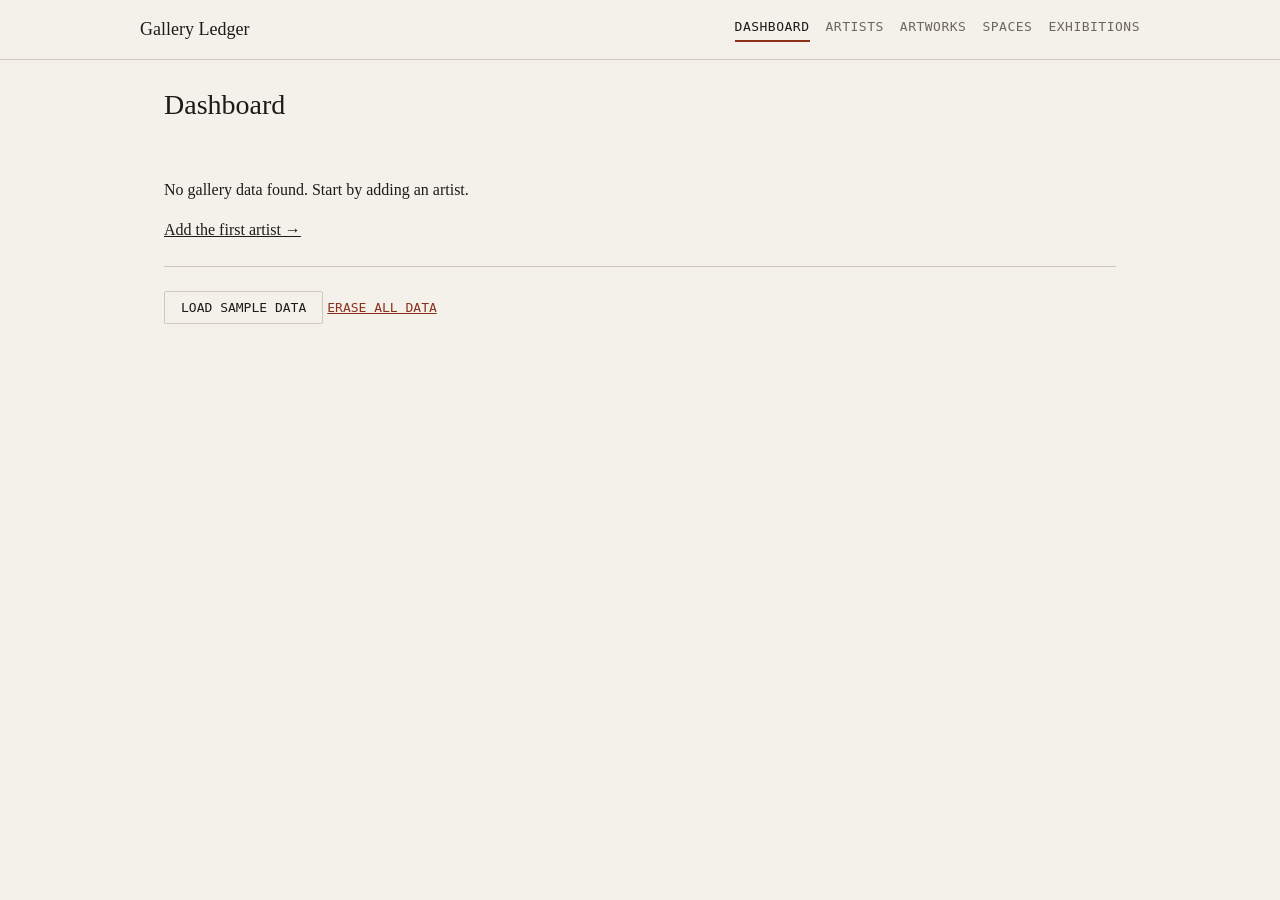
==== index.html @ 54a87185 "Initial framework" ====
<!DOCTYPE html>
<html lang="en">
<head>
  <meta charset="UTF-8">
  <meta name="viewport" content="width=device-width, initial-scale=1.0">
  <title>Dashboard - Gallery Ledger</title>
  <link rel="stylesheet" href="css/style.css">
</head>
<body>
  <header>
    <nav id="nav"></nav>
  </header>

  <main>
    <h1>Dashboard</h1>
    <div id="message" class="message"></div>

    <div id="empty-state" hidden>
      <p>No gallery data found. Start by adding an artist.</p>
      <p><a href="artists.html">Add the first artist &rarr;</a></p>
    </div>

    <div id="dashboard-content" hidden>
      <div id="counts-row" class="count-row"></div>

      <h2>On now</h2>
      <div id="on-now-container"></div>

      <hr>

      <h2>Upcoming</h2>
      <div id="upcoming-container"></div>
    </div>

    <hr>

    <div class="row-actions">
      <p>
        <button type="button" id="load-sample-btn" class="secondary">Load sample data</button>
        <button type="button" id="erase-all-btn" class="delete">Erase all data</button>
      </p>
    </div>
  </main>

  <script src="js/storage.js"></script>
  <script src="js/ui.js"></script>
  <script src="js/dashboard.js"></script>
</body>
</html>
---- css/style.css ----
/* Gallery Ledger stylesheet */

:root {
  --paper: #f4f1ea;
  --ink: #1c1b19;
  --muted: #6b675e;
  --line: #cfc9bb;
  --accent: #8c2f1b;
  --font-serif: Georgia, 'Times New Roman', serif;
  --font-mono: ui-monospace, Consolas, Menlo, monospace;
  --space-1: 4px;
  --space-2: 8px;
  --space-3: 16px;
  --space-4: 24px;
  --space-5: 40px;
}

* { box-sizing: border-box; margin: 0; padding: 0; }
body { background: var(--paper); color: var(--ink); font-family: var(--font-serif); font-size: 16px; line-height: 1.5; }
h1, h2, h3 { font-family: var(--font-serif); font-weight: normal; color: var(--ink); }
h1 { font-size: 28px; margin-bottom: var(--space-4); }
h2 { font-size: 20px; margin-bottom: var(--space-3); }
p { margin-bottom: var(--space-3); }
a { color: var(--ink); text-decoration: underline; }
a:hover { color: var(--accent); }
hr { border: 0; border-top: 1px solid var(--line); margin: var(--space-4) 0; }

header { border-bottom: 1px solid var(--line); padding: var(--space-3) var(--space-4); }
nav { max-width: 1000px; margin: 0 auto; display: flex; justify-content: space-between; align-items: center; }
.brand { font-family: var(--font-serif); font-size: 18px; color: var(--ink); }
.nav-links { display: flex; gap: var(--space-3); }
.nav-links a { font-family: var(--font-mono); font-size: 13px; text-transform: uppercase; letter-spacing: 0.5px; text-decoration: none; color: var(--muted); padding-bottom: var(--space-1); }
.nav-links a:hover { color: var(--ink); }
.nav-links a.active { color: var(--ink); border-bottom: 2px solid var(--accent); }

main { max-width: 1000px; margin: var(--space-4) auto; padding: 0 var(--space-4); }
.split { display: grid; grid-template-columns: 320px 1fr; gap: var(--space-5); align-items: start; }

form { display: flex; flex-direction: column; gap: var(--space-3); }
.field { display: flex; flex-direction: column; gap: var(--space-1); }
.field label { font-family: var(--font-mono); font-size: 12px; text-transform: uppercase; color: var(--muted); }
input[type="text"], input[type="number"], input[type="date"], select, textarea {
  background: var(--paper); color: var(--ink); font-family: var(--font-serif); font-size: 15px; border: 1px solid var(--line); border-radius: 2px; padding: var(--space-2);
}
input:focus, select:focus, textarea:focus { outline: 2px solid var(--ink); outline-offset: -1px; }
textarea { resize: vertical; min-height: 80px; }
.message { font-family: var(--font-mono); font-size: 13px; min-height: 20px; margin-bottom: var(--space-2); }
.message.error { color: var(--accent); }
.message.success { color: var(--muted); }

button, .btn {
  font-family: var(--font-mono); font-size: 13px; text-transform: uppercase; padding: var(--space-2) var(--space-3);
  border-radius: 2px; cursor: pointer; border: 1px solid var(--accent); background: var(--accent); color: var(--paper); text-decoration: none; display: inline-block;
}
button.secondary, .btn-secondary { background: transparent; color: var(--ink); border-color: var(--line); }
button.delete, .btn-delete { background: transparent; color: var(--accent); border: 0; padding: 0; text-decoration: underline; cursor: pointer; }

table { width: 100%; border-collapse: collapse; font-size: 15px; }
th { font-family: var(--font-mono); font-size: 12px; text-transform: uppercase; letter-spacing: 0.5px; color: var(--muted); text-align: left; border-bottom: 1px solid var(--ink); padding: var(--space-2) var(--space-2) var(--space-2) 0; }
td { padding: var(--space-2) var(--space-2) var(--space-2) 0; border-bottom: 1px solid var(--line); }
.num, th.num { text-align: right; font-family: var(--font-mono); }
.sold { color: var(--accent); font-family: var(--font-mono); }

.label-card { border: 1px solid var(--line); padding: var(--space-3); margin-bottom: var(--space-3); border-radius: 2px; background: var(--paper); }
.label-num { font-family: var(--font-mono); font-size: 12px; color: var(--muted); margin-bottom: var(--space-1); }
.label-artist { font-family: var(--font-mono); font-size: 13px; text-transform: uppercase; letter-spacing: 0.5px; color: var(--muted); margin-bottom: var(--space-1); }
.label-title { font-family: var(--font-serif); font-style: italic; font-size: 18px; margin-bottom: var(--space-1); }
.label-meta { font-family: var(--font-mono); font-size: 13px; color: var(--muted); margin-bottom: var(--space-2); }
.label-price { font-family: var(--font-mono); font-size: 14px; }

.count-row { display: grid; grid-template-columns: repeat(4, 1fr); gap: var(--space-3); border-top: 1px solid var(--line); border-bottom: 1px solid var(--line); padding: var(--space-3) 0; margin-bottom: var(--space-4); }
.count-item { display: flex; flex-direction: column; }
.count-num { font-family: var(--font-mono); font-size: 32px; color: var(--ink); line-height: 1.1; }
.count-label { font-family: var(--font-mono); font-size: 12px; text-transform: uppercase; color: var(--muted); }

@media (max-width: 700px) {
  .split { grid-template-columns: 1fr; gap: var(--space-4); }
  .count-row { grid-template-columns: repeat(2, 1fr); }
}

@media print {
  header, button, .btn, .row-actions, .no-print { display: none; }
  body { background: #ffffff; color: #000000; }
  main { max-width: 100%; margin: 0; padding: 0; }
  .label-card { border-color: #000000; background: #ffffff; break-inside: avoid; page-break-inside: avoid; }
}
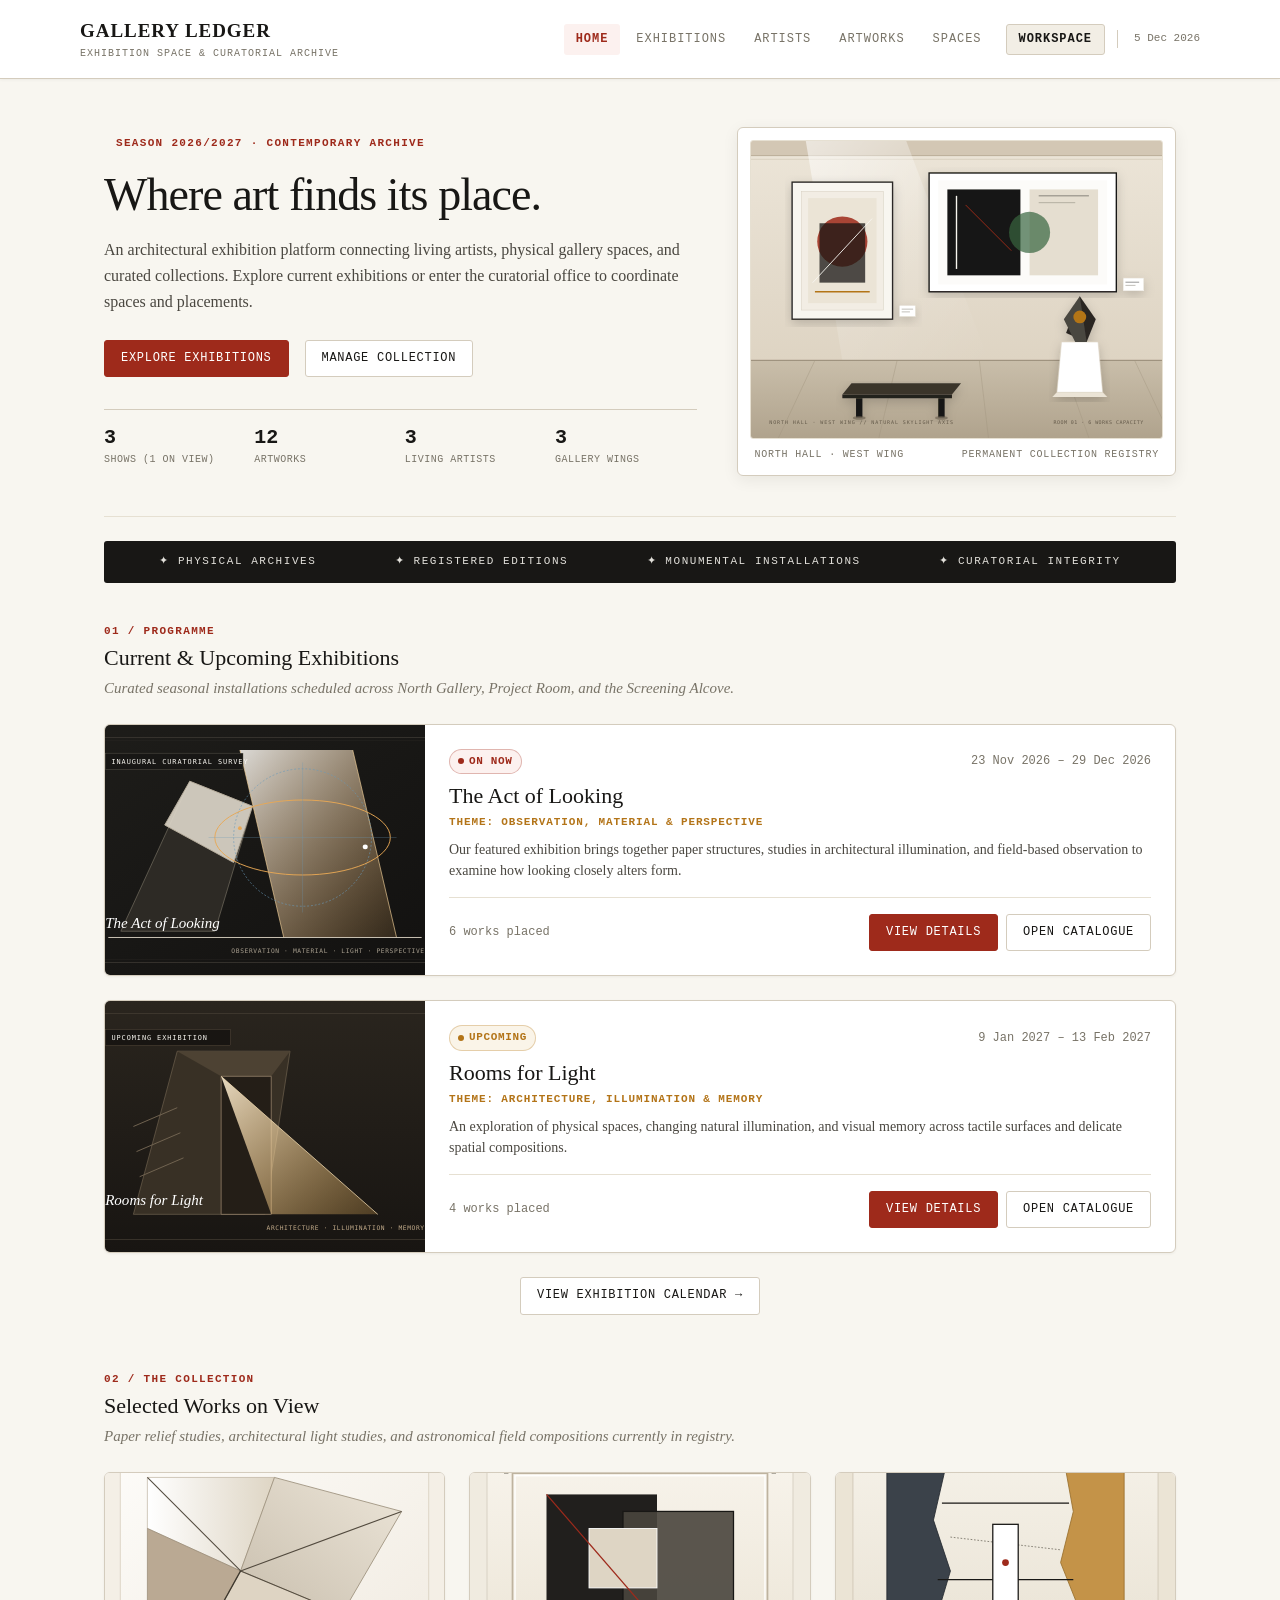
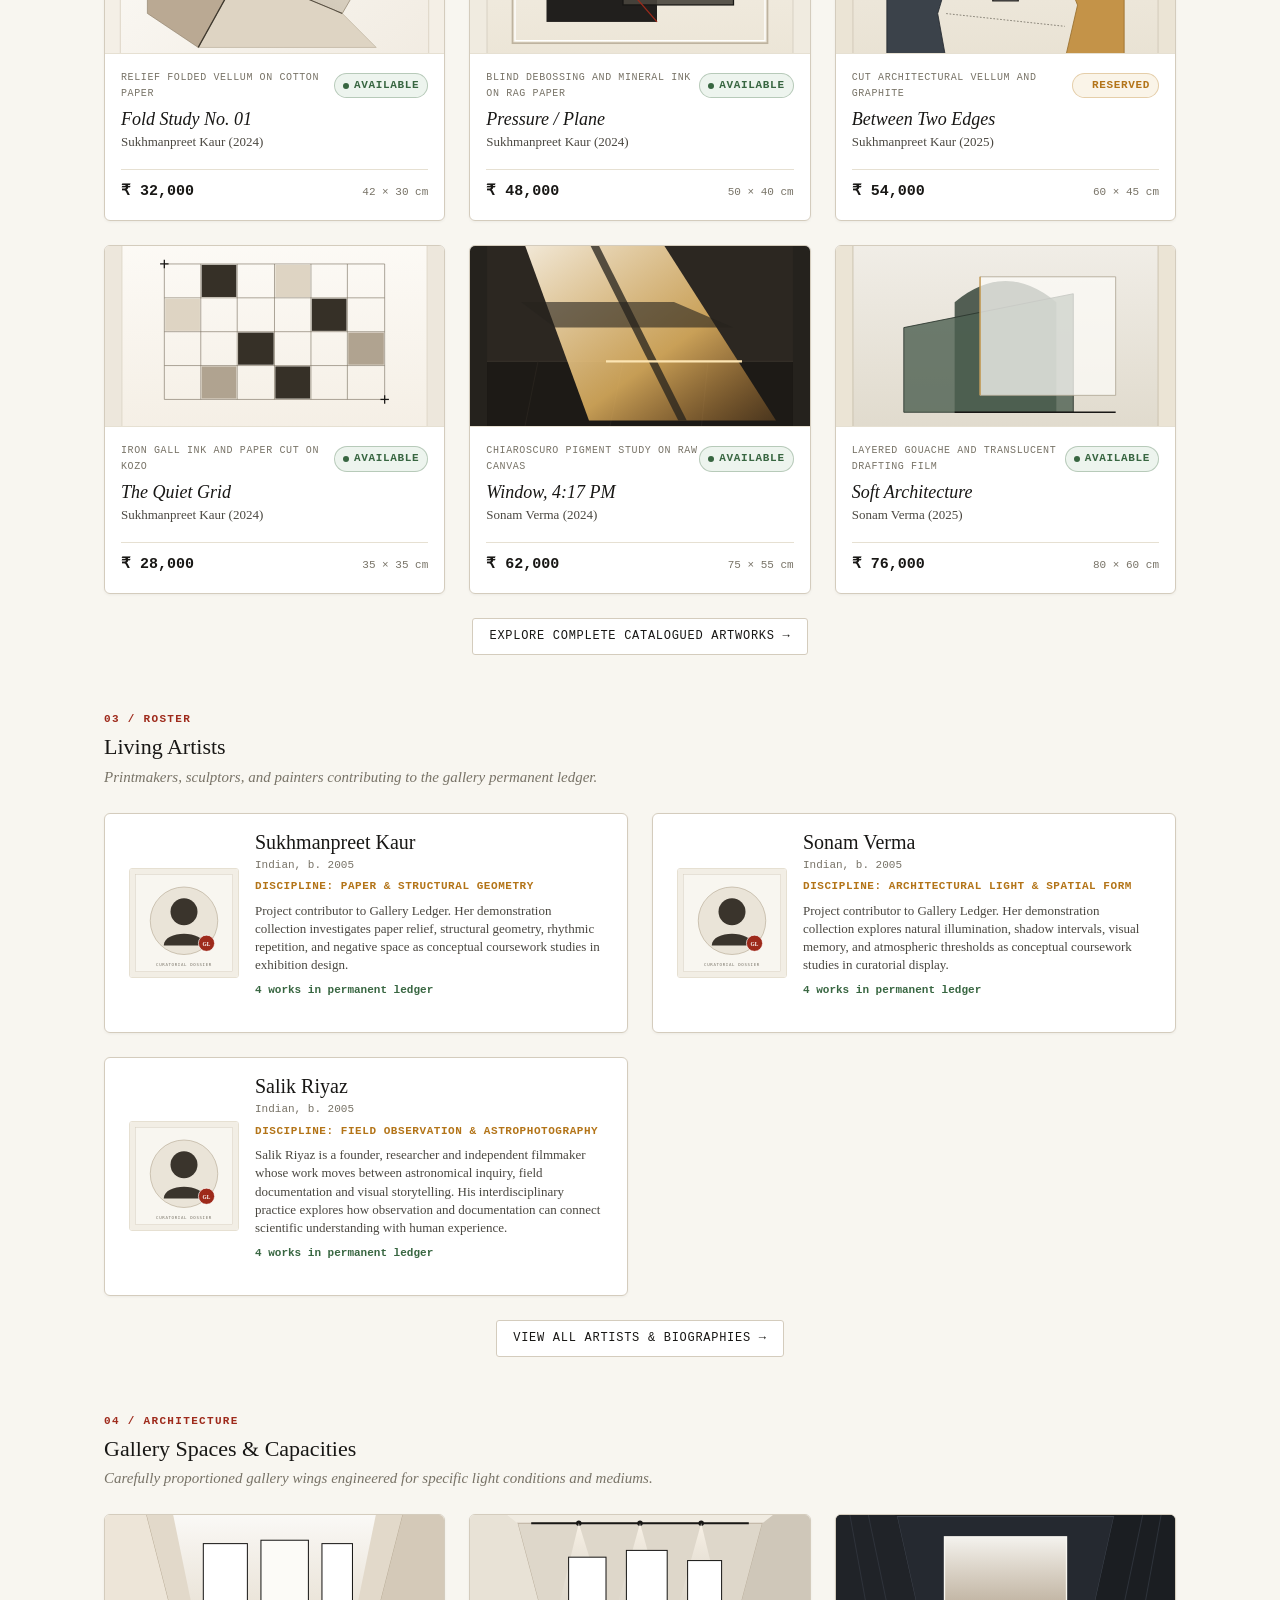
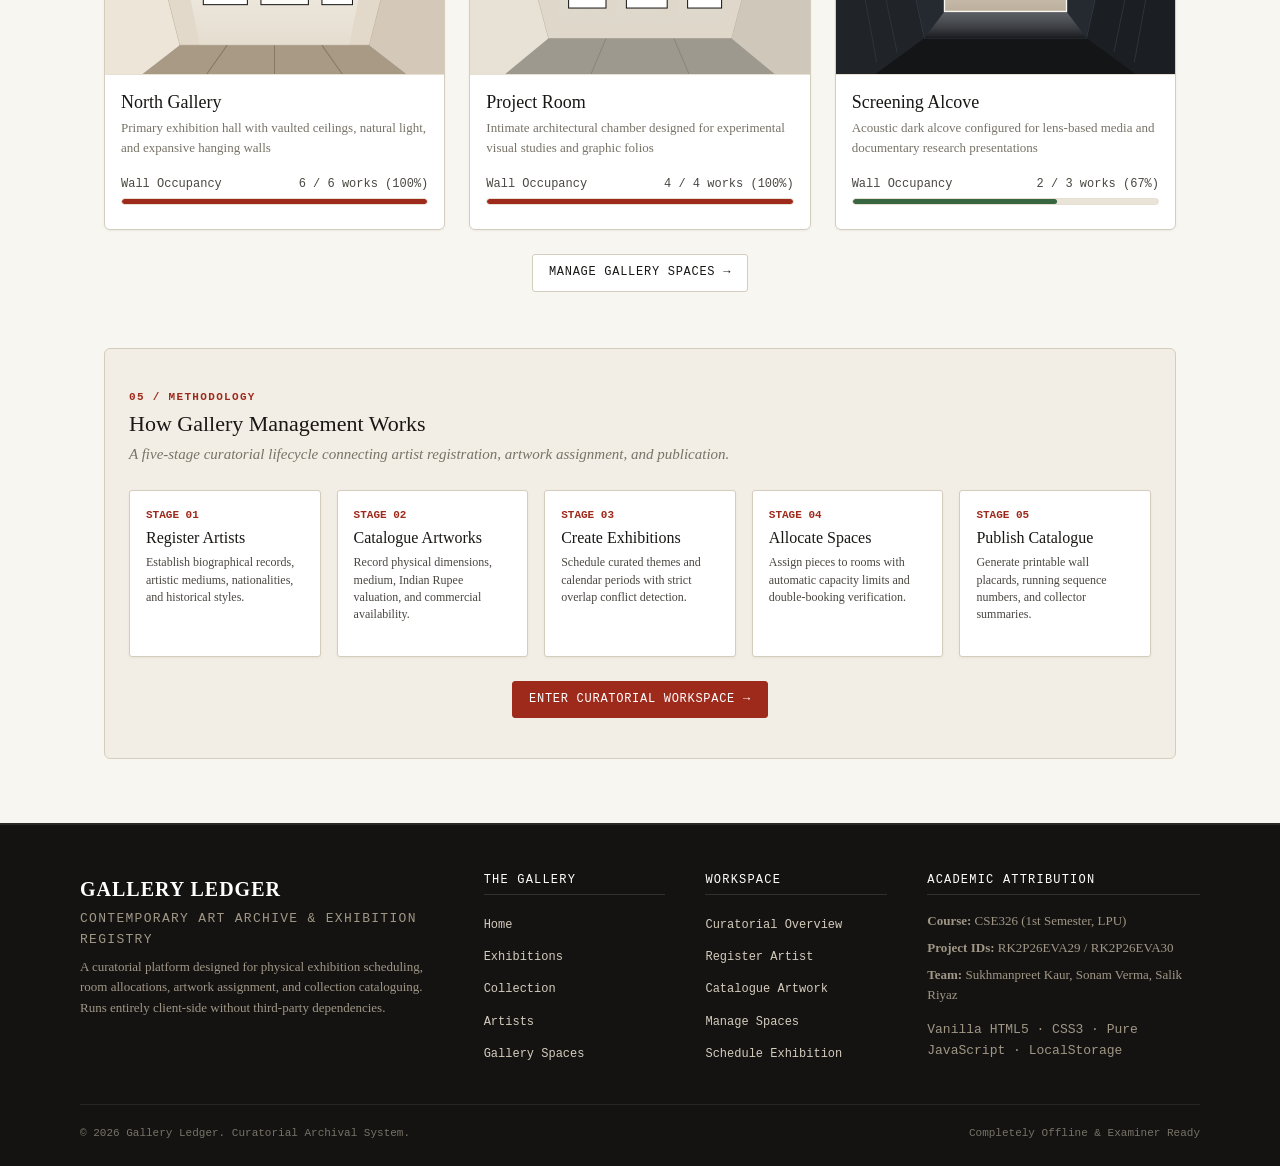
==== commit 3fa4c915: "upgradation to have proper prestation to users" ====
--- a/index.html
+++ b/index.html
@@ -3,7 +3,7 @@
 <head>
   <meta charset="UTF-8">
   <meta name="viewport" content="width=device-width, initial-scale=1.0">
-  <title>Dashboard - Gallery Ledger</title>
+  <title>Gallery Ledger - Contemporary Art Exhibition Platform</title>
   <link rel="stylesheet" href="css/style.css">
 </head>
 <body>
@@ -11,39 +11,186 @@
     <nav id="nav"></nav>
   </header>
 
-  <main>
-    <h1>Dashboard</h1>
-    <div id="message" class="message"></div>
+  <main class="animate-in">
+    <!-- Editorial Hero Section -->
+    <section class="home-hero">
+      <div class="hero-content">
+        <div class="hero-badge"><span class="badge-dot"></span> SEASON 2026/2027 · CONTEMPORARY ARCHIVE</div>
+        <h1 class="hero-title">Where art finds its place.</h1>
+        <p class="hero-lede">
+          An architectural exhibition platform connecting living artists, physical gallery spaces, and curated collections. Explore current exhibitions or enter the curatorial office to coordinate spaces and placements.
+        </p>
+        <div class="hero-actions">
+          <a href="#featured-exhibitions" class="btn">Explore Exhibitions</a>
+          <a href="dashboard.html" class="btn btn-secondary">Manage Collection</a>
+        </div>
+        <div id="hero-ticker" class="hero-ticker"></div>
+      </div>
+      <div class="hero-visual-frame">
+        <img src="img/hero-gallery.svg" alt="North Hall gallery view with skylight and framed works" class="hero-img">
+        <div class="hero-visual-caption">
+          <span>NORTH HALL · WEST WING</span>
+          <span>PERMANENT COLLECTION REGISTRY</span>
+        </div>
+      </div>
+    </section>
 
-    <div id="empty-state" hidden>
-      <p>No gallery data found. Start by adding an artist.</p>
-      <p><a href="artists.html">Add the first artist &rarr;</a></p>
+    <!-- Curatorial Statement Ribbon -->
+    <div class="curatorial-ribbon">
+      <span>✦ PHYSICAL ARCHIVES</span>
+      <span>✦ REGISTERED EDITIONS</span>
+      <span>✦ MONUMENTAL INSTALLATIONS</span>
+      <span>✦ CURATORIAL INTEGRITY</span>
     </div>
 
-    <div id="dashboard-content" hidden>
-      <div id="counts-row" class="count-row"></div>
-
-      <h2>On now</h2>
-      <div id="on-now-container"></div>
-
-      <hr>
-
-      <h2>Upcoming</h2>
-      <div id="upcoming-container"></div>
+    <!-- Empty Registry Notice (shown only if store is unpopulated) -->
+    <div id="home-empty-notice" class="empty-curatorial" hidden>
+      <h3>Archive Registry Empty</h3>
+      <p>No gallery records are currently loaded in local storage. Open the workspace to populate demonstration exhibitions or register an artist.</p>
+      <div class="section-cta-row">
+        <a href="dashboard.html" class="btn">Open Curatorial Workspace</a>
+      </div>
     </div>
 
-    <hr>
+    <!-- 01 / Featured Exhibitions -->
+    <section class="home-section" id="featured-exhibitions">
+      <div class="section-header">
+        <div class="section-tag">01 / PROGRAMME</div>
+        <h2>Current &amp; Upcoming Exhibitions</h2>
+        <p class="section-desc">Curated seasonal installations scheduled across North Gallery, Project Room, and the Screening Alcove.</p>
+      </div>
+      <div id="home-exhibitions-container" class="home-exhibitions-grid"></div>
+      <div class="section-cta-row">
+        <a href="exhibitions.html" class="btn btn-secondary">View Exhibition Calendar &rarr;</a>
+      </div>
+    </section>
 
-    <div class="row-actions">
-      <p>
-        <button type="button" id="load-sample-btn" class="secondary">Load sample data</button>
-        <button type="button" id="erase-all-btn" class="delete">Erase all data</button>
-      </p>
-    </div>
+    <!-- 02 / Curated Artworks -->
+    <section class="home-section" id="featured-artworks">
+      <div class="section-header">
+        <div class="section-tag">02 / THE COLLECTION</div>
+        <h2>Selected Works on View</h2>
+        <p class="section-desc">Paper relief studies, architectural light studies, and astronomical field compositions currently in registry.</p>
+      </div>
+      <div id="home-artworks-container" class="home-artworks-grid"></div>
+      <div class="section-cta-row">
+        <a href="artworks.html" class="btn btn-secondary">Explore Complete Catalogued Artworks &rarr;</a>
+      </div>
+    </section>
+
+    <!-- 03 / Living Artists -->
+    <section class="home-section" id="featured-artists">
+      <div class="section-header">
+        <div class="section-tag">03 / ROSTER</div>
+        <h2>Living Artists</h2>
+        <p class="section-desc">Printmakers, sculptors, and painters contributing to the gallery permanent ledger.</p>
+      </div>
+      <div id="home-artists-container" class="home-artists-grid"></div>
+      <div class="section-cta-row">
+        <a href="artists.html" class="btn btn-secondary">View All Artists &amp; Biographies &rarr;</a>
+      </div>
+    </section>
+
+    <!-- 04 / Architectural Spaces -->
+    <section class="home-section" id="featured-spaces">
+      <div class="section-header">
+        <div class="section-tag">04 / ARCHITECTURE</div>
+        <h2>Gallery Spaces &amp; Capacities</h2>
+        <p class="section-desc">Carefully proportioned gallery wings engineered for specific light conditions and mediums.</p>
+      </div>
+      <div id="home-spaces-container" class="home-spaces-grid"></div>
+      <div class="section-cta-row">
+        <a href="spaces.html" class="btn btn-secondary">Manage Gallery Spaces &rarr;</a>
+      </div>
+    </section>
+
+    <!-- 05 / Methodology -->
+    <section class="home-section home-workflow-section">
+      <div class="section-header">
+        <div class="section-tag">05 / METHODOLOGY</div>
+        <h2>How Gallery Management Works</h2>
+        <p class="section-desc">A five-stage curatorial lifecycle connecting artist registration, artwork assignment, and publication.</p>
+      </div>
+      <div class="workflow-grid">
+        <div class="workflow-card">
+          <div class="workflow-step">STAGE 01</div>
+          <h3 class="workflow-title">Register Artists</h3>
+          <p class="workflow-text">Establish biographical records, artistic mediums, nationalities, and historical styles.</p>
+        </div>
+        <div class="workflow-card">
+          <div class="workflow-step">STAGE 02</div>
+          <h3 class="workflow-title">Catalogue Artworks</h3>
+          <p class="workflow-text">Record physical dimensions, medium, Indian Rupee valuation, and commercial availability.</p>
+        </div>
+        <div class="workflow-card">
+          <div class="workflow-step">STAGE 03</div>
+          <h3 class="workflow-title">Create Exhibitions</h3>
+          <p class="workflow-text">Schedule curated themes and calendar periods with strict overlap conflict detection.</p>
+        </div>
+        <div class="workflow-card">
+          <div class="workflow-step">STAGE 04</div>
+          <h3 class="workflow-title">Allocate Spaces</h3>
+          <p class="workflow-text">Assign pieces to rooms with automatic capacity limits and double-booking verification.</p>
+        </div>
+        <div class="workflow-card">
+          <div class="workflow-step">STAGE 05</div>
+          <h3 class="workflow-title">Publish Catalogue</h3>
+          <p class="workflow-text">Generate printable wall placards, running sequence numbers, and collector summaries.</p>
+        </div>
+      </div>
+      <div class="section-cta-row">
+        <a href="dashboard.html" class="btn">Enter Curatorial Workspace &rarr;</a>
+      </div>
+    </section>
   </main>
 
+  <!-- Multi-column Curatorial Footer -->
+  <footer class="site-footer">
+    <div class="footer-inner">
+      <div class="footer-col">
+        <span class="brand">GALLERY LEDGER</span>
+        <p class="footer-tagline">Contemporary Art Archive &amp; Exhibition Registry</p>
+        <p class="footer-about">
+          A curatorial platform designed for physical exhibition scheduling, room allocations, artwork assignment, and collection cataloguing. Runs entirely client-side without third-party dependencies.
+        </p>
+      </div>
+      <div class="footer-col">
+        <h4>The Gallery</h4>
+        <ul>
+          <li><a href="index.html">Home</a></li>
+          <li><a href="exhibitions.html">Exhibitions</a></li>
+          <li><a href="artworks.html">Collection</a></li>
+          <li><a href="artists.html">Artists</a></li>
+          <li><a href="spaces.html">Gallery Spaces</a></li>
+        </ul>
+      </div>
+      <div class="footer-col">
+        <h4>Workspace</h4>
+        <ul>
+          <li><a href="dashboard.html">Curatorial Overview</a></li>
+          <li><a href="artists.html">Register Artist</a></li>
+          <li><a href="artworks.html">Catalogue Artwork</a></li>
+          <li><a href="spaces.html">Manage Spaces</a></li>
+          <li><a href="exhibitions.html">Schedule Exhibition</a></li>
+        </ul>
+      </div>
+      <div class="footer-col">
+        <h4>Academic Attribution</h4>
+        <p><strong>Course:</strong> CSE326 (1st Semester, LPU)</p>
+        <p><strong>Project IDs:</strong> RK2P26EVA29 / RK2P26EVA30</p>
+        <p><strong>Team:</strong> Sukhmanpreet Kaur, Sonam Verma, Salik Riyaz</p>
+        <p class="footer-built">Vanilla HTML5 · CSS3 · Pure JavaScript · LocalStorage</p>
+      </div>
+    </div>
+    <div class="footer-bottom">
+      <span>&copy; 2026 Gallery Ledger. Curatorial Archival System.</span>
+      <span>Completely Offline &amp; Examiner Ready</span>
+    </div>
+  </footer>
+
+  <script src="js/demo-data.js"></script>
   <script src="js/storage.js"></script>
   <script src="js/ui.js"></script>
-  <script src="js/dashboard.js"></script>
+  <script src="js/home.js"></script>
 </body>
 </html>
--- a/css/style.css
+++ b/css/style.css
@@ -1,86 +1,687 @@
-/* Gallery Ledger stylesheet */
-
+/* Gallery Ledger Design System - Curatorial Editorial Aesthetic */
 :root {
-  --paper: #f4f1ea;
-  --ink: #1c1b19;
-  --muted: #6b675e;
-  --line: #cfc9bb;
-  --accent: #8c2f1b;
-  --font-serif: Georgia, 'Times New Roman', serif;
-  --font-mono: ui-monospace, Consolas, Menlo, monospace;
-  --space-1: 4px;
-  --space-2: 8px;
-  --space-3: 16px;
-  --space-4: 24px;
-  --space-5: 40px;
-}
-
+  --bg-vellum: #f8f6f0; --bg-surface: #ffffff; --bg-surface-warm: #f2eee5; --bg-inset: #eae4d8;
+  --ink-primary: #181715; --ink-secondary: #4a4740; --ink-muted: #787367;
+  --border-light: #e6e0d2; --border-medium: #d4ccbd; --border-strong: #2a2825;
+  --accent-vermilion: #9e2a1b; --accent-vermilion-subtle: #fcf1ef;
+  --accent-ochre: #b37418; --accent-ochre-subtle: #faf4e8;
+  --accent-sage: #386641; --accent-sage-subtle: #edf4ee;
+  --accent-slate: #5c6773; --accent-slate-subtle: #f0f2f4;
+  --paper: var(--bg-vellum); --ink: var(--ink-primary); --muted: var(--ink-muted); --line: var(--border-medium); --accent: var(--accent-vermilion);
+  --font-serif: "Playfair Display", "Didot", "Georgia", serif;
+  --font-reading: "Charter", "Palatino", "Georgia", serif;
+  --font-mono: ui-monospace, "Cascadia Code", "Menlo", monospace;
+  --shadow-sm: 0 1px 3px rgba(24, 23, 21, 0.05);
+  --shadow-md: 0 4px 16px rgba(24, 23, 21, 0.07);
+  --shadow-hover: 0 8px 24px rgba(24, 23, 21, 0.1);
+  --radius-sm: 3px; --radius-md: 6px; --radius-pill: 999px;
+  --ease: cubic-bezier(0.16, 1, 0.3, 1);
+  --sp-1: 4px; --sp-2: 8px; --sp-3: 16px; --sp-4: 24px; --sp-5: 40px;
+}
 * { box-sizing: border-box; margin: 0; padding: 0; }
-body { background: var(--paper); color: var(--ink); font-family: var(--font-serif); font-size: 16px; line-height: 1.5; }
-h1, h2, h3 { font-family: var(--font-serif); font-weight: normal; color: var(--ink); }
-h1 { font-size: 28px; margin-bottom: var(--space-4); }
-h2 { font-size: 20px; margin-bottom: var(--space-3); }
-p { margin-bottom: var(--space-3); }
-a { color: var(--ink); text-decoration: underline; }
-a:hover { color: var(--accent); }
-hr { border: 0; border-top: 1px solid var(--line); margin: var(--space-4) 0; }
-
-header { border-bottom: 1px solid var(--line); padding: var(--space-3) var(--space-4); }
-nav { max-width: 1000px; margin: 0 auto; display: flex; justify-content: space-between; align-items: center; }
-.brand { font-family: var(--font-serif); font-size: 18px; color: var(--ink); }
-.nav-links { display: flex; gap: var(--space-3); }
-.nav-links a { font-family: var(--font-mono); font-size: 13px; text-transform: uppercase; letter-spacing: 0.5px; text-decoration: none; color: var(--muted); padding-bottom: var(--space-1); }
-.nav-links a:hover { color: var(--ink); }
-.nav-links a.active { color: var(--ink); border-bottom: 2px solid var(--accent); }
-
-main { max-width: 1000px; margin: var(--space-4) auto; padding: 0 var(--space-4); }
-.split { display: grid; grid-template-columns: 320px 1fr; gap: var(--space-5); align-items: start; }
-
-form { display: flex; flex-direction: column; gap: var(--space-3); }
-.field { display: flex; flex-direction: column; gap: var(--space-1); }
-.field label { font-family: var(--font-mono); font-size: 12px; text-transform: uppercase; color: var(--muted); }
-input[type="text"], input[type="number"], input[type="date"], select, textarea {
-  background: var(--paper); color: var(--ink); font-family: var(--font-serif); font-size: 15px; border: 1px solid var(--line); border-radius: 2px; padding: var(--space-2);
-}
-input:focus, select:focus, textarea:focus { outline: 2px solid var(--ink); outline-offset: -1px; }
+body { background: var(--bg-vellum); color: var(--ink-secondary); font-family: var(--font-reading); font-size: 15px; line-height: 1.6; }
+h1, h2, h3, h4 { font-family: var(--font-serif); font-weight: normal; color: var(--ink-primary); line-height: 1.25; }
+h1 { font-size: 28px; letter-spacing: -0.01em; margin-bottom: var(--sp-4); }
+h2 { font-size: 22px; margin-bottom: var(--sp-2); }
+h3 { font-size: 17px; }
+p { margin-bottom: var(--sp-3); }
+a { color: var(--ink-primary); text-decoration: underline; text-underline-offset: 3px; transition: color 0.15s var(--ease); }
+a:hover { color: var(--accent-vermilion); }
+hr { border: 0; border-top: 1px solid var(--border-light); margin: var(--sp-4) 0; }
+
+/* Header & Masthead Navigation */
+header { background: var(--bg-surface); border-bottom: 1px solid var(--border-medium); padding: var(--sp-3) var(--sp-4); position: sticky; top: 0; z-index: 100; box-shadow: var(--shadow-sm); }
+nav { max-width: 1120px; margin: 0 auto; display: flex; justify-content: space-between; align-items: center; flex-wrap: wrap; gap: var(--sp-2); }
+.brand-block { display: flex; flex-direction: column; text-decoration: none; }
+.brand { font-family: var(--font-serif); font-size: 19px; font-weight: bold; letter-spacing: 0.05em; color: var(--ink-primary); }
+.brand-sub { font-family: var(--font-mono); font-size: 10px; text-transform: uppercase; letter-spacing: 0.1em; color: var(--ink-muted); }
+.nav-links { display: flex; gap: var(--sp-1); align-items: center; }
+.nav-links a { font-family: var(--font-mono); font-size: 12px; text-transform: uppercase; letter-spacing: 0.08em; text-decoration: none; color: var(--ink-muted); padding: 6px 12px; border-radius: var(--radius-sm); transition: all 0.15s var(--ease); }
+.nav-links a:hover { color: var(--ink-primary); background: var(--bg-surface-warm); }
+.nav-links a.active { color: var(--accent-vermilion); font-weight: bold; background: var(--accent-vermilion-subtle); }
+.nav-workspace-link { font-family: var(--font-mono); font-size: 11px; text-transform: uppercase; letter-spacing: 0.08em; text-decoration: none; color: var(--ink-primary) !important; background: var(--bg-surface-warm); border: 1px solid var(--border-medium); padding: 5px 12px !important; border-radius: var(--radius-sm); font-weight: bold; margin-left: var(--sp-2); transition: all 0.15s var(--ease); }
+.nav-workspace-link:hover { background: var(--ink-primary) !important; color: #ffffff !important; border-color: var(--ink-primary); }
+.nav-workspace-link.active { background: var(--accent-vermilion) !important; color: #ffffff !important; border-color: var(--accent-vermilion); }
+.nav-date { font-family: var(--font-mono); font-size: 11px; color: var(--ink-muted); border-left: 1px solid var(--border-medium); padding-left: var(--sp-3); margin-left: var(--sp-2); }
+
+/* Main Layout & Section Containers */
+main { max-width: 1120px; margin: var(--sp-4) auto; padding: 0 var(--sp-4); }
+.page-intro { border-bottom: 1px solid var(--border-medium); padding-bottom: var(--sp-3); margin-bottom: var(--sp-4); }
+.page-subtitle { font-family: var(--font-reading); font-style: italic; font-size: 16px; color: var(--ink-muted); margin-top: -12px; }
+.split { display: grid; grid-template-columns: 340px 1fr; gap: var(--sp-5); align-items: start; }
+
+/* ========================================================
+   HOMEPAGE: EDITORIAL HERO & PUBLIC SECTIONS
+   ======================================================== */
+
+.home-hero { display: grid; grid-template-columns: 1.15fr 0.85fr; gap: var(--sp-5); align-items: center; padding: var(--sp-4) 0 var(--sp-5); border-bottom: 1px solid var(--border-light); }
+.hero-content { display: flex; flex-direction: column; }
+.hero-badge { display: inline-flex; align-items: center; gap: 6px; font-family: var(--font-mono); font-size: 11px; text-transform: uppercase; letter-spacing: 0.12em; color: var(--accent-vermilion); margin-bottom: var(--sp-3); font-weight: bold; }
+.hero-title { font-family: var(--font-serif); font-size: 46px; line-height: 1.12; letter-spacing: -0.02em; color: var(--ink-primary); margin-bottom: var(--sp-3); }
+.hero-lede { font-size: 16px; line-height: 1.65; color: var(--ink-secondary); margin-bottom: var(--sp-4); }
+.hero-actions { display: flex; gap: var(--sp-3); margin-bottom: var(--sp-4); flex-wrap: wrap; }
+.hero-ticker { display: grid; grid-template-columns: repeat(4, 1fr); gap: var(--sp-2); border-top: 1px solid var(--border-medium); padding-top: var(--sp-3); margin-top: var(--sp-2); }
+.ticker-item { display: flex; flex-direction: column; }
+.ticker-num { font-family: var(--font-mono); font-size: 20px; font-weight: bold; color: var(--ink-primary); line-height: 1.2; }
+.ticker-lbl { font-family: var(--font-mono); font-size: 10px; text-transform: uppercase; letter-spacing: 0.05em; color: var(--ink-muted); margin-top: 2px; }
+
+.hero-visual-frame { background: var(--bg-surface); border: 1px solid var(--border-medium); padding: 12px; border-radius: var(--radius-md); box-shadow: var(--shadow-md); position: relative; }
+.hero-img { width: 100%; height: auto; display: block; border-radius: var(--radius-sm); border: 1px solid var(--border-light); }
+.hero-visual-caption { display: flex; justify-content: space-between; font-family: var(--font-mono); font-size: 10px; letter-spacing: 0.08em; text-transform: uppercase; color: var(--ink-muted); margin-top: 8px; padding: 0 4px; }
+
+/* Curatorial Statement Ribbon */
+.curatorial-ribbon { background: var(--ink-primary); color: var(--bg-vellum); padding: 12px var(--sp-4); font-family: var(--font-mono); font-size: 11px; letter-spacing: 0.14em; text-transform: uppercase; border-radius: var(--radius-sm); display: flex; justify-content: space-around; flex-wrap: wrap; gap: var(--sp-3); margin: var(--sp-4) 0 var(--sp-5); }
+.curatorial-ribbon span { opacity: 0.9; }
+
+/* Generic Homepage Section Architecture */
+.home-section { margin-bottom: 56px; }
+.section-header { margin-bottom: var(--sp-4); }
+.section-tag { font-family: var(--font-mono); font-size: 11px; text-transform: uppercase; letter-spacing: 0.12em; color: var(--accent-vermilion); font-weight: bold; margin-bottom: 4px; }
+.section-desc { font-family: var(--font-reading); font-style: italic; font-size: 15px; color: var(--ink-muted); margin-top: -4px; margin-bottom: 0; }
+.section-cta-row { text-align: center; margin-top: var(--sp-4); }
+
+/* Section 01: Featured Exhibitions */
+.home-exhibitions-grid { display: flex; flex-direction: column; gap: var(--sp-4); }
+.exhibition-card { display: grid; grid-template-columns: 320px 1fr; background: var(--bg-surface); border: 1px solid var(--border-medium); border-radius: var(--radius-md); overflow: hidden; box-shadow: var(--shadow-sm); transition: transform 0.2s var(--ease), box-shadow 0.2s var(--ease); }
+.exhibition-card:hover { transform: translateY(-2px); box-shadow: var(--shadow-hover); }
+.card-media { background: var(--bg-inset); position: relative; }
+.card-media img { width: 100%; height: 100%; object-fit: cover; display: block; min-height: 220px; }
+.card-body { padding: var(--sp-4); display: flex; flex-direction: column; justify-content: space-between; }
+.card-meta { display: flex; justify-content: space-between; align-items: center; margin-bottom: var(--sp-2); flex-wrap: wrap; gap: 8px; }
+.card-dates { font-family: var(--font-mono); font-size: 12px; color: var(--ink-muted); }
+.card-title { font-family: var(--font-serif); font-size: 22px; margin-bottom: 4px; }
+.card-title a { text-decoration: none; color: var(--ink-primary); }
+.card-title a:hover { color: var(--accent-vermilion); text-decoration: underline; }
+.card-theme { font-family: var(--font-mono); font-size: 11px; text-transform: uppercase; letter-spacing: 0.08em; color: var(--accent-ochre); margin-bottom: var(--sp-2); font-weight: bold; }
+.card-desc { font-size: 14px; color: var(--ink-secondary); line-height: 1.5; margin-bottom: var(--sp-3); }
+.card-foot { display: flex; justify-content: space-between; align-items: center; border-top: 1px solid var(--border-light); padding-top: var(--sp-3); margin-top: auto; flex-wrap: wrap; gap: var(--sp-2); }
+.card-count { font-family: var(--font-mono); font-size: 12px; color: var(--ink-muted); }
+.card-actions { display: flex; gap: var(--sp-2); }
+
+/* Section 02: Curated Artworks Grid */
+.home-artworks-grid { display: grid; grid-template-columns: repeat(3, 1fr); gap: var(--sp-4); }
+.artwork-card { background: var(--bg-surface); border: 1px solid var(--border-medium); border-radius: var(--radius-md); overflow: hidden; box-shadow: var(--shadow-sm); transition: transform 0.2s var(--ease), box-shadow 0.2s var(--ease); display: flex; flex-direction: column; }
+.artwork-card:hover { transform: translateY(-3px); box-shadow: var(--shadow-hover); }
+.art-media { background: var(--bg-surface-warm); border-bottom: 1px solid var(--border-light); }
+.art-media img { width: 100%; height: 180px; object-fit: cover; display: block; }
+.art-body { padding: var(--sp-3); display: flex; flex-direction: column; flex-grow: 1; }
+.art-top { display: flex; justify-content: space-between; align-items: center; margin-bottom: 6px; }
+.art-medium { font-family: var(--font-mono); font-size: 10px; text-transform: uppercase; letter-spacing: 0.06em; color: var(--ink-muted); }
+.art-title { font-family: var(--font-serif); font-size: 18px; font-style: italic; color: var(--ink-primary); margin-bottom: 2px; }
+.art-artist { font-size: 13px; color: var(--ink-secondary); margin-bottom: var(--sp-3); }
+.art-artist a { text-decoration: none; color: var(--ink-secondary); }
+.art-artist a:hover { color: var(--accent-vermilion); text-decoration: underline; }
+.art-foot { display: flex; justify-content: space-between; align-items: baseline; border-top: 1px solid var(--border-light); padding-top: 10px; margin-top: auto; }
+.art-price { font-family: var(--font-mono); font-size: 15px; font-weight: bold; color: var(--ink-primary); }
+.art-dim { font-family: var(--font-mono); font-size: 11px; color: var(--ink-muted); }
+
+/* Section 03: Living Artists Spotlight */
+.home-artists-grid { display: grid; grid-template-columns: repeat(2, 1fr); gap: var(--sp-4); }
+.artist-card { display: grid; grid-template-columns: 110px 1fr; gap: var(--sp-3); background: var(--bg-surface); border: 1px solid var(--border-medium); border-radius: var(--radius-md); padding: var(--sp-3) var(--sp-4); box-shadow: var(--shadow-sm); align-items: center; transition: transform 0.2s var(--ease); }
+.artist-card:hover { transform: translateY(-2px); box-shadow: var(--shadow-md); }
+.artist-avatar img { width: 100%; border-radius: var(--radius-sm); border: 1px solid var(--border-light); display: block; }
+.artist-info { display: flex; flex-direction: column; }
+.artist-name { font-family: var(--font-serif); font-size: 20px; margin-bottom: 2px; }
+.artist-name a { text-decoration: none; color: var(--ink-primary); }
+.artist-name a:hover { color: var(--accent-vermilion); text-decoration: underline; }
+.artist-meta { font-family: var(--font-mono); font-size: 11px; color: var(--ink-muted); margin-bottom: 4px; }
+.artist-style { font-family: var(--font-mono); font-size: 11px; text-transform: uppercase; letter-spacing: 0.05em; color: var(--accent-ochre); margin-bottom: 6px; font-weight: bold; }
+.artist-bio { font-size: 13px; color: var(--ink-secondary); line-height: 1.4; margin-bottom: 8px; }
+.artist-count { font-family: var(--font-mono); font-size: 11px; color: var(--accent-sage); font-weight: bold; }
+
+/* Section 04: Architectural Spaces */
+.home-spaces-grid { display: grid; grid-template-columns: repeat(3, 1fr); gap: var(--sp-4); }
+.space-card { background: var(--bg-surface); border: 1px solid var(--border-medium); border-radius: var(--radius-md); overflow: hidden; box-shadow: var(--shadow-sm); transition: transform 0.2s var(--ease); }
+.space-card:hover { transform: translateY(-2px); box-shadow: var(--shadow-md); }
+.space-media img { width: 100%; height: 160px; object-fit: cover; display: block; border-bottom: 1px solid var(--border-light); }
+.space-body { padding: var(--sp-3); }
+.space-name { font-family: var(--font-serif); font-size: 18px; margin-bottom: 4px; }
+.space-note { font-size: 13px; color: var(--ink-muted); margin-bottom: var(--sp-3); }
+
+/* Section 05: Methodology Workflow Sequence */
+.home-workflow-section { background: var(--bg-surface-warm); border: 1px solid var(--border-medium); border-radius: var(--radius-md); padding: var(--sp-5) var(--sp-4); }
+.workflow-grid { display: grid; grid-template-columns: repeat(5, 1fr); gap: var(--sp-3); margin: var(--sp-4) 0; }
+.workflow-card { background: var(--bg-surface); border: 1px solid var(--border-medium); border-radius: var(--radius-sm); padding: var(--sp-3); box-shadow: var(--shadow-sm); display: flex; flex-direction: column; }
+.workflow-step { font-family: var(--font-mono); font-size: 11px; color: var(--accent-vermilion); font-weight: bold; margin-bottom: 4px; }
+.workflow-title { font-family: var(--font-serif); font-size: 16px; margin-bottom: 6px; }
+.workflow-text { font-size: 12px; color: var(--ink-secondary); line-height: 1.45; }
+
+/* Multi-column Website Footer */
+.site-footer { background: #141312; color: #d4ccbd; border-top: 2px solid #2a2825; padding: 48px var(--sp-4) 24px; margin-top: 64px; }
+.footer-inner { max-width: 1120px; margin: 0 auto; display: grid; grid-template-columns: 2fr 1fr 1fr 1.5fr; gap: 40px; }
+.footer-col { display: flex; flex-direction: column; }
+.footer-col .brand { color: #ffffff; font-size: 20px; }
+.footer-tagline { font-family: var(--font-mono); font-size: 11px; text-transform: uppercase; letter-spacing: 0.1em; color: #a09786; margin: 4px 0 12px; }
+.footer-about { font-size: 13px; line-height: 1.6; color: #8e8677; margin-bottom: 0; }
+.footer-col h4 { font-family: var(--font-mono); font-size: 12px; text-transform: uppercase; letter-spacing: 0.1em; color: #ffffff; margin-bottom: 16px; border-bottom: 1px solid #33302b; padding-bottom: 6px; }
+.footer-col p { font-size: 13px; line-height: 1.6; color: #a09786; margin-bottom: 6px; }
+.footer-col ul { list-style: none; padding: 0; margin: 0; }
+.footer-col li { margin-bottom: 8px; }
+.footer-col a { color: #d4ccbd; font-family: var(--font-mono); font-size: 12px; text-decoration: none; transition: color 0.15s var(--ease); }
+.footer-col a:hover { color: #ffffff; text-decoration: underline; }
+.footer-built { font-family: var(--font-mono); font-size: 11px; color: #787367; margin-top: 8px; }
+.footer-bottom { max-width: 1120px; margin: 32px auto 0; padding-top: 20px; border-top: 1px solid #282522; display: flex; justify-content: space-between; font-family: var(--font-mono); font-size: 11px; color: #787367; }
+
+/* ========================================================
+   WORKSPACE COMPONENTS & CARDS
+   ======================================================== */
+
+.gallery-card { background: var(--bg-surface); border: 1px solid var(--border-medium); border-radius: var(--radius-md); padding: var(--sp-4); box-shadow: var(--shadow-sm); transition: transform 0.2s var(--ease), box-shadow 0.2s var(--ease); margin-bottom: var(--sp-3); }
+.gallery-card:hover { transform: translateY(-2px); box-shadow: var(--shadow-hover); }
+.feature-card { border-left: 4px solid var(--accent-vermilion); }
+.card-header { display: flex; justify-content: space-between; align-items: flex-start; margin-bottom: var(--sp-2); }
+
+/* Archival Stat Counters */
+.count-row { display: grid; grid-template-columns: repeat(4, 1fr); gap: var(--sp-3); margin-bottom: var(--sp-5); }
+.count-item { background: var(--bg-surface); border: 1px solid var(--border-medium); border-radius: var(--radius-md); padding: var(--sp-3) var(--sp-4); box-shadow: var(--shadow-sm); transition: transform 0.2s var(--ease); }
+.count-item:hover { transform: translateY(-2px); }
+.count-num { font-family: var(--font-mono); font-size: 32px; color: var(--ink-primary); line-height: 1.1; font-weight: bold; }
+.count-label { font-family: var(--font-mono); font-size: 11px; text-transform: uppercase; letter-spacing: 0.08em; color: var(--ink-muted); margin-top: 4px; }
+.count-desc { font-size: 12px; color: var(--ink-muted); margin-top: 2px; }
+
+/* Visual Occupancy Meter */
+.meter-box { margin: var(--sp-2) 0; }
+.meter-label-row { display: flex; justify-content: space-between; font-family: var(--font-mono); font-size: 12px; color: var(--ink-secondary); margin-bottom: 4px; }
+.meter-track { background: var(--bg-inset); height: 7px; border-radius: 4px; overflow: hidden; border: 1px solid var(--border-light); }
+.meter-fill { height: 100%; border-radius: 3px; transition: width 0.4s var(--ease); }
+.meter-sage { background: var(--accent-sage); }
+.meter-ochre { background: var(--accent-ochre); }
+.meter-vermilion { background: var(--accent-vermilion); }
+
+/* Badges & Pills */
+.badge { display: inline-flex; align-items: center; gap: 5px; font-family: var(--font-mono); font-size: 11px; text-transform: uppercase; letter-spacing: 0.06em; padding: 3px 8px; border-radius: var(--radius-pill); border: 1px solid transparent; font-weight: bold; }
+.badge-dot { width: 6px; height: 6px; border-radius: 50%; display: inline-block; }
+.badge-live { background: var(--accent-vermilion-subtle); color: var(--accent-vermilion); border-color: rgba(158,42,27,0.3); }
+.badge-live .badge-dot { background: var(--accent-vermilion); }
+.badge-upcoming { background: var(--accent-ochre-subtle); color: var(--accent-ochre); border-color: rgba(179,116,24,0.3); }
+.badge-upcoming .badge-dot { background: var(--accent-ochre); }
+.badge-closed { background: var(--accent-slate-subtle); color: var(--accent-slate); border-color: rgba(92,103,115,0.3); }
+.badge-closed .badge-dot { background: var(--accent-slate); }
+.badge-available { background: var(--accent-sage-subtle); color: var(--accent-sage); border-color: rgba(56,102,65,0.3); }
+.badge-available .badge-dot { background: var(--accent-sage); }
+.badge-sold { background: var(--accent-vermilion-subtle); color: var(--accent-vermilion); border-color: rgba(158,42,27,0.3); }
+.badge-reserved { background: var(--accent-ochre-subtle); color: var(--accent-ochre); border-color: rgba(179,116,24,0.3); }
+
+/* Interactive Buttons */
+button, .btn { font-family: var(--font-mono); font-size: 12px; text-transform: uppercase; letter-spacing: 0.06em; padding: 8px 16px; border-radius: var(--radius-sm); cursor: pointer; border: 1px solid var(--accent-vermilion); background: var(--accent-vermilion); color: #ffffff; text-decoration: none; display: inline-flex; align-items: center; justify-content: center; gap: 6px; transition: all 0.15s var(--ease); font-weight: 500; }
+button:hover, .btn:hover { background: #822215; transform: translateY(-1px); box-shadow: var(--shadow-sm); color: #ffffff; }
+button.secondary, .btn-secondary { background: var(--bg-surface); color: var(--ink-primary); border-color: var(--border-medium); }
+button.secondary:hover, .btn-secondary:hover { background: var(--bg-surface-warm); border-color: var(--ink-secondary); color: var(--ink-primary); }
+button.delete, .btn-delete { background: transparent; color: var(--accent-vermilion); border: 0; padding: 4px 6px; text-decoration: underline; text-underline-offset: 3px; cursor: pointer; }
+button.delete:hover, .btn-delete:hover { background: var(--accent-vermilion-subtle); border-radius: var(--radius-sm); }
+button:focus-visible, .btn:focus-visible { outline: 2px solid var(--ink-primary); outline-offset: 2px; }
+
+/* Forms & Inputs */
+form { display: flex; flex-direction: column; gap: var(--sp-3); }
+.field { display: flex; flex-direction: column; gap: var(--sp-1); }
+.field label { font-family: var(--font-mono); font-size: 11px; text-transform: uppercase; letter-spacing: 0.06em; color: var(--ink-muted); font-weight: bold; }
+input[type="text"], input[type="number"], input[type="date"], select, textarea { background: var(--bg-surface); color: var(--ink-primary); font-family: var(--font-reading); font-size: 15px; border: 1px solid var(--border-medium); border-radius: var(--radius-sm); padding: 8px 12px; transition: border-color 0.15s var(--ease), box-shadow 0.15s var(--ease); }
+input:focus, select:focus, textarea:focus { outline: 0; border-color: var(--ink-primary); box-shadow: 0 0 0 3px rgba(24,23,21,0.08); }
 textarea { resize: vertical; min-height: 80px; }
-.message { font-family: var(--font-mono); font-size: 13px; min-height: 20px; margin-bottom: var(--space-2); }
-.message.error { color: var(--accent); }
-.message.success { color: var(--muted); }
-
-button, .btn {
-  font-family: var(--font-mono); font-size: 13px; text-transform: uppercase; padding: var(--space-2) var(--space-3);
-  border-radius: 2px; cursor: pointer; border: 1px solid var(--accent); background: var(--accent); color: var(--paper); text-decoration: none; display: inline-block;
-}
-button.secondary, .btn-secondary { background: transparent; color: var(--ink); border-color: var(--line); }
-button.delete, .btn-delete { background: transparent; color: var(--accent); border: 0; padding: 0; text-decoration: underline; cursor: pointer; }
-
-table { width: 100%; border-collapse: collapse; font-size: 15px; }
-th { font-family: var(--font-mono); font-size: 12px; text-transform: uppercase; letter-spacing: 0.5px; color: var(--muted); text-align: left; border-bottom: 1px solid var(--ink); padding: var(--space-2) var(--space-2) var(--space-2) 0; }
-td { padding: var(--space-2) var(--space-2) var(--space-2) 0; border-bottom: 1px solid var(--line); }
-.num, th.num { text-align: right; font-family: var(--font-mono); }
-.sold { color: var(--accent); font-family: var(--font-mono); }
-
-.label-card { border: 1px solid var(--line); padding: var(--space-3); margin-bottom: var(--space-3); border-radius: 2px; background: var(--paper); }
-.label-num { font-family: var(--font-mono); font-size: 12px; color: var(--muted); margin-bottom: var(--space-1); }
-.label-artist { font-family: var(--font-mono); font-size: 13px; text-transform: uppercase; letter-spacing: 0.5px; color: var(--muted); margin-bottom: var(--space-1); }
-.label-title { font-family: var(--font-serif); font-style: italic; font-size: 18px; margin-bottom: var(--space-1); }
-.label-meta { font-family: var(--font-mono); font-size: 13px; color: var(--muted); margin-bottom: var(--space-2); }
-.label-price { font-family: var(--font-mono); font-size: 14px; }
-
-.count-row { display: grid; grid-template-columns: repeat(4, 1fr); gap: var(--space-3); border-top: 1px solid var(--line); border-bottom: 1px solid var(--line); padding: var(--space-3) 0; margin-bottom: var(--space-4); }
-.count-item { display: flex; flex-direction: column; }
-.count-num { font-family: var(--font-mono); font-size: 32px; color: var(--ink); line-height: 1.1; }
-.count-label { font-family: var(--font-mono); font-size: 12px; text-transform: uppercase; color: var(--muted); }
-
-@media (max-width: 700px) {
-  .split { grid-template-columns: 1fr; gap: var(--space-4); }
+.message { font-family: var(--font-mono); font-size: 13px; min-height: 24px; padding: 6px 12px; border-radius: var(--radius-sm); margin-bottom: var(--sp-3); }
+.message:empty { display: none; }
+.message.error { background: var(--accent-vermilion-subtle); color: var(--accent-vermilion); border: 1px solid rgba(158,42,27,0.3); }
+.message.success { background: var(--accent-sage-subtle); color: var(--accent-sage); border: 1px solid rgba(56,102,65,0.3); }
+
+/* Tables & Data Views */
+table { width: 100%; border-collapse: collapse; font-size: 14px; }
+th { font-family: var(--font-mono); font-size: 11px; text-transform: uppercase; letter-spacing: 0.08em; color: var(--ink-muted); text-align: left; background: var(--bg-inset); padding: 10px 12px; border-top: 1px solid var(--border-medium); border-bottom: 1px solid var(--border-medium); }
+td { padding: 12px; border-bottom: 1px solid var(--border-light); color: var(--ink-secondary); }
+tr:hover td { background: rgba(242,238,229,0.5); }
+.num, th.num { text-align: right; font-family: var(--font-mono); font-variant-numeric: tabular-nums; }
+.sold { color: var(--accent-vermilion); font-family: var(--font-mono); font-weight: bold; }
+
+/* Wall Placards & Catalogue Labels */
+.label-card { border: 1px solid var(--border-medium); padding: var(--sp-3) var(--sp-4); margin-bottom: var(--sp-3); border-radius: var(--radius-sm); background: var(--bg-surface); box-shadow: var(--shadow-sm); }
+.label-num { font-family: var(--font-mono); font-size: 11px; color: var(--ink-muted); text-transform: uppercase; margin-bottom: 2px; }
+.label-artist { font-family: var(--font-mono); font-size: 12px; text-transform: uppercase; letter-spacing: 0.08em; color: var(--ink-muted); margin-bottom: 2px; }
+.label-title { font-family: var(--font-serif); font-style: italic; font-size: 19px; color: var(--ink-primary); margin-bottom: 4px; }
+.label-meta { font-family: var(--font-mono); font-size: 12px; color: var(--ink-muted); margin-bottom: var(--sp-2); }
+.label-price { font-family: var(--font-mono); font-size: 14px; font-weight: bold; color: var(--ink-primary); }
+
+/* Empty States & Maintenance Well */
+.empty-curatorial { background: var(--bg-surface); border: 1px dashed var(--border-medium); border-radius: var(--radius-md); padding: var(--sp-5) var(--sp-4); text-align: center; margin: var(--sp-4) 0; }
+.empty-curatorial h3 { font-size: 20px; margin-bottom: var(--sp-2); }
+.panel-well { background: var(--bg-surface-warm); border: 1px solid var(--border-medium); border-radius: var(--radius-md); padding: var(--sp-3) var(--sp-4); margin-top: var(--sp-4); }
+
+/* ========================================================
+   PHASE 2: EXHIBITIONS DIRECTORY & DETAIL STYLING
+   ======================================================== */
+
+/* Exhibitions Directory: Intro & Controls */
+.exhibitions-intro { margin-bottom: var(--sp-4); padding-bottom: var(--sp-3); border-bottom: 1px solid var(--border-medium); }
+.exhibitions-header-row { display: flex; justify-content: space-between; align-items: flex-end; flex-wrap: wrap; gap: var(--sp-3); }
+.admin-toggle-btn { background: var(--bg-surface); color: var(--ink-primary); border-color: var(--border-medium); font-weight: bold; }
+.admin-toggle-btn:hover { background: var(--bg-surface-warm); }
+
+/* Admin Collapsible Panel */
+.admin-panel { background: var(--bg-surface-warm); border: 1px solid var(--border-medium); border-radius: var(--radius-md); padding: var(--sp-4); margin-bottom: var(--sp-5); box-shadow: var(--shadow-sm); }
+.admin-panel h2 { font-size: 19px; margin-bottom: var(--sp-3); border-bottom: 1px solid var(--border-medium); padding-bottom: var(--sp-2); }
+.admin-grid { display: grid; grid-template-columns: 1fr 1fr; gap: var(--sp-4); }
+.admin-actions { display: flex; gap: var(--sp-2); margin-top: var(--sp-3); }
+
+/* Exhibition Filter Bar */
+.filter-bar { display: flex; gap: var(--sp-2); margin-bottom: var(--sp-4); flex-wrap: wrap; align-items: center; border-bottom: 1px solid var(--border-light); padding-bottom: var(--sp-3); }
+.filter-btn { font-family: var(--font-mono); font-size: 11px; text-transform: uppercase; letter-spacing: 0.08em; background: var(--bg-surface); border: 1px solid var(--border-medium); padding: 7px 16px; border-radius: var(--radius-pill); cursor: pointer; color: var(--ink-muted); transition: all 0.15s var(--ease); font-weight: 500; }
+.filter-btn:hover { color: var(--ink-primary); border-color: var(--ink-secondary); background: var(--bg-surface-warm); }
+.filter-btn.active { background: var(--ink-primary); color: #ffffff; border-color: var(--ink-primary); font-weight: bold; }
+
+/* Featured Current Exhibition Spotlight */
+.featured-spotlight { display: grid; grid-template-columns: 440px 1fr; background: var(--bg-surface); border: 1px solid var(--border-medium); border-radius: var(--radius-md); overflow: hidden; box-shadow: var(--shadow-md); margin-bottom: var(--sp-5); border-left: 5px solid var(--accent-vermilion); transition: transform 0.2s var(--ease); }
+.featured-spotlight:hover { transform: translateY(-2px); box-shadow: var(--shadow-hover); }
+.spotlight-media { background: var(--bg-inset); position: relative; }
+.spotlight-media img { width: 100%; height: 100%; object-fit: cover; display: block; min-height: 280px; }
+.spotlight-body { padding: var(--sp-5) var(--sp-4); display: flex; flex-direction: column; justify-content: space-between; }
+.spotlight-meta-top { display: flex; justify-content: space-between; align-items: center; margin-bottom: var(--sp-2); flex-wrap: wrap; gap: 8px; }
+.spotlight-title { font-family: var(--font-serif); font-size: 30px; line-height: 1.15; margin-bottom: var(--sp-1); }
+.spotlight-title a { text-decoration: none; color: var(--ink-primary); }
+.spotlight-title a:hover { color: var(--accent-vermilion); text-decoration: underline; }
+.spotlight-theme { font-family: var(--font-mono); font-size: 11px; text-transform: uppercase; letter-spacing: 0.1em; color: var(--accent-ochre); font-weight: bold; margin-bottom: var(--sp-3); }
+.spotlight-desc { font-size: 15px; line-height: 1.6; color: var(--ink-secondary); margin-bottom: var(--sp-4); }
+.spotlight-footer { display: flex; justify-content: space-between; align-items: center; border-top: 1px solid var(--border-light); padding-top: var(--sp-3); margin-top: auto; flex-wrap: wrap; gap: var(--sp-3); }
+
+/* Exhibitions Directory Grid */
+.directory-grid { display: grid; grid-template-columns: repeat(2, 1fr); gap: var(--sp-4); margin-bottom: var(--sp-5); }
+.directory-card { background: var(--bg-surface); border: 1px solid var(--border-medium); border-radius: var(--radius-md); overflow: hidden; box-shadow: var(--shadow-sm); display: flex; flex-direction: column; transition: transform 0.2s var(--ease), box-shadow 0.2s var(--ease); }
+.directory-card:hover { transform: translateY(-3px); box-shadow: var(--shadow-hover); }
+.directory-card-media { background: var(--bg-surface-warm); position: relative; height: 180px; overflow: hidden; border-bottom: 1px solid var(--border-light); }
+.directory-card-media img { width: 100%; height: 100%; object-fit: cover; display: block; }
+.directory-card-body { padding: var(--sp-4); display: flex; flex-direction: column; flex-grow: 1; }
+.directory-card-meta { display: flex; justify-content: space-between; align-items: center; margin-bottom: var(--sp-2); flex-wrap: wrap; gap: 6px; }
+.directory-card-title { font-family: var(--font-serif); font-size: 21px; margin-bottom: 4px; }
+.directory-card-title a { text-decoration: none; color: var(--ink-primary); }
+.directory-card-title a:hover { color: var(--accent-vermilion); text-decoration: underline; }
+.directory-card-theme { font-family: var(--font-mono); font-size: 11px; text-transform: uppercase; letter-spacing: 0.08em; color: var(--accent-ochre); margin-bottom: var(--sp-2); font-weight: bold; }
+.directory-card-desc { font-size: 13.5px; color: var(--ink-secondary); line-height: 1.5; margin-bottom: var(--sp-3); flex-grow: 1; }
+.directory-card-foot { display: flex; justify-content: space-between; align-items: center; border-top: 1px solid var(--border-light); padding-top: var(--sp-3); margin-top: auto; flex-wrap: wrap; gap: var(--sp-2); }
+
+/* Individual Exhibition: Detail View */
+.exhibition-header-nav { display: flex; justify-content: space-between; align-items: center; margin-bottom: var(--sp-4); border-bottom: 1px solid var(--border-light); padding-bottom: var(--sp-2); flex-wrap: wrap; gap: var(--sp-2); }
+.exhibition-nav-back { font-family: var(--font-mono); font-size: 12px; text-transform: uppercase; letter-spacing: 0.06em; text-decoration: none; color: var(--ink-secondary); }
+.exhibition-nav-back:hover { color: var(--accent-vermilion); text-decoration: underline; }
+.exhibition-nav-links { display: flex; gap: var(--sp-3); align-items: center; }
+.exhibition-nav-links a { font-family: var(--font-mono); font-size: 12px; text-transform: uppercase; letter-spacing: 0.06em; }
+
+.exhibition-detail-hero { display: grid; grid-template-columns: 1.2fr 0.8fr; gap: var(--sp-5); align-items: center; background: var(--bg-surface); border: 1px solid var(--border-medium); border-radius: var(--radius-md); padding: var(--sp-5); box-shadow: var(--shadow-sm); margin-bottom: var(--sp-5); }
+.detail-hero-content { display: flex; flex-direction: column; }
+.detail-hero-meta { display: flex; align-items: center; gap: var(--sp-3); margin-bottom: var(--sp-2); flex-wrap: wrap; }
+.detail-hero-dates { font-family: var(--font-mono); font-size: 13px; color: var(--ink-muted); }
+.detail-hero-title { font-family: var(--font-serif); font-size: 38px; line-height: 1.15; color: var(--ink-primary); margin-bottom: var(--sp-2); }
+.detail-hero-theme { font-family: var(--font-mono); font-size: 12px; text-transform: uppercase; letter-spacing: 0.1em; color: var(--accent-ochre); font-weight: bold; margin-bottom: var(--sp-3); }
+.detail-hero-desc { font-size: 16px; line-height: 1.65; color: var(--ink-secondary); margin-bottom: var(--sp-4); }
+.detail-hero-actions { display: flex; gap: var(--sp-3); flex-wrap: wrap; }
+
+.detail-hero-visual { background: var(--bg-surface-warm); border: 1px solid var(--border-medium); padding: 10px; border-radius: var(--radius-sm); box-shadow: var(--shadow-sm); }
+.detail-hero-visual img { width: 100%; height: auto; display: block; border-radius: var(--radius-sm); border: 1px solid var(--border-light); }
+
+/* Catalogue Strip Banner */
+.catalogue-banner { background: var(--ink-primary); color: var(--bg-vellum); border-radius: var(--radius-sm); padding: var(--sp-3) var(--sp-4); display: flex; justify-content: space-between; align-items: center; margin-bottom: var(--sp-5); flex-wrap: wrap; gap: var(--sp-3); }
+.catalogue-banner-text { display: flex; flex-direction: column; }
+.catalogue-banner-title { font-family: var(--font-serif); font-size: 18px; color: #ffffff; }
+.catalogue-banner-sub { font-family: var(--font-mono); font-size: 11px; text-transform: uppercase; letter-spacing: 0.1em; color: var(--border-medium); }
+
+/* Rooms and Artworks Sections */
+.room-section { background: var(--bg-surface); border: 1px solid var(--border-medium); border-radius: var(--radius-md); padding: var(--sp-4); margin-bottom: var(--sp-4); box-shadow: var(--shadow-sm); }
+.room-header { display: flex; justify-content: space-between; align-items: flex-start; margin-bottom: var(--sp-3); padding-bottom: var(--sp-2); border-bottom: 1px solid var(--border-light); flex-wrap: wrap; gap: var(--sp-2); }
+.room-title-block h3 { font-family: var(--font-serif); font-size: 20px; color: var(--ink-primary); margin-bottom: 2px; }
+.room-note { font-family: var(--font-reading); font-style: italic; font-size: 13px; color: var(--ink-muted); }
+.room-meter-col { min-width: 240px; }
+
+/* Artwork Placards Grid */
+.placard-grid { display: grid; grid-template-columns: repeat(3, 1fr); gap: var(--sp-3); margin-top: var(--sp-3); }
+.placard-item { background: var(--bg-surface-warm); border: 1px solid var(--border-medium); border-radius: var(--radius-sm); overflow: hidden; display: flex; flex-direction: column; box-shadow: var(--shadow-sm); transition: transform 0.2s var(--ease); }
+.placard-item:hover { transform: translateY(-2px); box-shadow: var(--shadow-md); }
+.placard-img { width: 100%; height: 140px; object-fit: cover; display: block; border-bottom: 1px solid var(--border-light); background: var(--bg-inset); }
+.placard-content { padding: var(--sp-3); display: flex; flex-direction: column; flex-grow: 1; }
+.placard-meta-top { display: flex; justify-content: space-between; align-items: center; margin-bottom: 4px; }
+.placard-medium { font-family: var(--font-mono); font-size: 10px; text-transform: uppercase; letter-spacing: 0.05em; color: var(--ink-muted); }
+.placard-title { font-family: var(--font-serif); font-size: 17px; font-style: italic; color: var(--ink-primary); margin-bottom: 2px; }
+.placard-artist { font-size: 13px; color: var(--ink-secondary); margin-bottom: 8px; }
+.placard-artist a { text-decoration: none; color: var(--ink-secondary); }
+.placard-artist a:hover { color: var(--accent-vermilion); text-decoration: underline; }
+.placard-foot { display: flex; justify-content: space-between; align-items: baseline; border-top: 1px solid var(--border-light); padding-top: 8px; margin-top: auto; }
+.placard-price { font-family: var(--font-mono); font-size: 13px; font-weight: bold; color: var(--ink-primary); }
+
+/* Curatorial Placement Desk */
+.curatorial-placement-desk { background: var(--bg-surface-warm); border: 1px solid var(--border-medium); border-radius: var(--radius-md); padding: var(--sp-4); margin-top: var(--sp-5); margin-bottom: var(--sp-4); box-shadow: var(--shadow-sm); }
+.curatorial-placement-desk h2 { font-size: 19px; margin-bottom: 4px; }
+.placement-grid { display: grid; grid-template-columns: 1fr 1fr; gap: var(--sp-3); margin-top: var(--sp-3); }
+
+/* Motion & Responsive & Print Rules */
+@keyframes fadeIn { from { opacity: 0; transform: translateY(6px); } to { opacity: 1; transform: translateY(0); } }
+.animate-in { animation: fadeIn 0.3s var(--ease) both; }
+@media (prefers-reduced-motion: reduce) { *, ::before, ::after { animation-duration: 0.001ms !important; transition-duration: 0.001ms !important; } }
+
+@media (max-width: 900px) {
+  .home-hero { grid-template-columns: 1fr; }
+  .home-artworks-grid { grid-template-columns: repeat(2, 1fr); }
+  .home-spaces-grid { grid-template-columns: repeat(2, 1fr); }
+  .workflow-grid { grid-template-columns: repeat(2, 1fr); }
+  .footer-inner { grid-template-columns: 1fr 1fr; gap: 32px; }
+  .featured-spotlight { grid-template-columns: 1fr; }
+  .exhibition-detail-hero { grid-template-columns: 1fr; }
+  .placard-grid { grid-template-columns: repeat(2, 1fr); }
+  .admin-grid { grid-template-columns: 1fr; }
+  .placement-grid { grid-template-columns: 1fr; }
+}
+
+@media (max-width: 768px) {
+  .split { grid-template-columns: 1fr; gap: var(--sp-4); }
   .count-row { grid-template-columns: repeat(2, 1fr); }
+  nav { flex-direction: column; align-items: flex-start; }
+  .nav-links { flex-wrap: wrap; }
+  .nav-workspace-link { margin-left: 0; }
+  .nav-date { display: none; }
+  .hero-title { font-size: 34px; }
+  .exhibition-card { grid-template-columns: 1fr; }
+  .home-artists-grid { grid-template-columns: 1fr; }
+  .hero-ticker { grid-template-columns: repeat(2, 1fr); }
+  .directory-grid { grid-template-columns: 1fr; }
+  .detail-hero-title { font-size: 30px; }
+  .spotlight-title { font-size: 24px; }
+}
+
+@media (max-width: 520px) {
+  .home-artworks-grid { grid-template-columns: 1fr; }
+  .home-spaces-grid { grid-template-columns: 1fr; }
+  .workflow-grid { grid-template-columns: 1fr; }
+  .footer-inner { grid-template-columns: 1fr; }
+  .footer-bottom { flex-direction: column; gap: 8px; }
+  .artist-card { grid-template-columns: 1fr; text-align: center; }
+  .artist-avatar img { max-width: 140px; margin: 0 auto; }
+  .placard-grid { grid-template-columns: 1fr; }
+}
+
+/* ========================================================
+   PHASE 3: ARTWORKS & COLLECTION GALLERY STYLING
+   ======================================================== */
+
+/* Collection Introductory Area */
+.collection-intro { margin-bottom: var(--sp-4); padding-bottom: var(--sp-3); border-bottom: 1px solid var(--border-medium); }
+.collection-header-row { display: flex; justify-content: space-between; align-items: flex-end; flex-wrap: wrap; gap: var(--sp-3); }
+.collection-count-pill { font-family: var(--font-mono); font-size: 11px; text-transform: uppercase; letter-spacing: 0.08em; background: var(--bg-surface-warm); border: 1px solid var(--border-medium); padding: 4px 10px; border-radius: var(--radius-pill); color: var(--ink-muted); margin-left: var(--sp-2); }
+
+/* Collection Toolbar & Controls */
+.collection-toolbar { background: var(--bg-surface); border: 1px solid var(--border-medium); border-radius: var(--radius-md); padding: var(--sp-3); margin-bottom: var(--sp-4); display: flex; justify-content: space-between; align-items: center; flex-wrap: wrap; gap: var(--sp-3); box-shadow: var(--shadow-sm); }
+.collection-filter-group { display: flex; align-items: center; gap: var(--sp-2); flex-wrap: wrap; flex-grow: 1; }
+.collection-search { min-width: 200px; flex-grow: 1; max-width: 320px; font-size: 14px; }
+.collection-select { font-size: 13px; font-family: var(--font-reading); padding: 7px 10px; }
+.view-toggle { display: inline-flex; border: 1px solid var(--border-medium); border-radius: var(--radius-sm); overflow: hidden; }
+.view-btn { background: var(--bg-surface); color: var(--ink-muted); border: 0; padding: 7px 12px; font-family: var(--font-mono); font-size: 11px; text-transform: uppercase; letter-spacing: 0.06em; cursor: pointer; border-radius: 0; }
+.view-btn:hover { background: var(--bg-surface-warm); color: var(--ink-primary); transform: none; box-shadow: none; }
+.view-btn.active { background: var(--ink-primary); color: #ffffff; }
+
+/* Image-led Gallery Grid */
+.collection-grid { display: grid; grid-template-columns: repeat(3, 1fr); gap: var(--sp-4); margin-bottom: var(--sp-5); }
+.collection-card { background: var(--bg-surface); border: 1px solid var(--border-medium); border-radius: var(--radius-md); overflow: hidden; box-shadow: var(--shadow-sm); display: flex; flex-direction: column; transition: transform 0.2s var(--ease), box-shadow 0.2s var(--ease); }
+.collection-card:hover { transform: translateY(-3px); box-shadow: var(--shadow-hover); }
+.collection-media { background: var(--bg-surface-warm); position: relative; height: 210px; overflow: hidden; border-bottom: 1px solid var(--border-light); cursor: pointer; }
+.collection-media img { width: 100%; height: 100%; object-fit: cover; display: block; transition: transform 0.3s var(--ease); }
+.collection-card:hover .collection-media img { transform: scale(1.02); }
+.collection-media-badge { position: absolute; top: 10px; right: 10px; z-index: 2; }
+.collection-media-demo { position: absolute; bottom: 8px; left: 8px; background: rgba(24,23,21,0.7); color: #ffffff; font-family: var(--font-mono); font-size: 9px; text-transform: uppercase; letter-spacing: 0.1em; padding: 2px 6px; border-radius: 2px; }
+
+/* Artwork Card Body */
+.collection-body { padding: var(--sp-3) var(--sp-4); display: flex; flex-direction: column; flex-grow: 1; }
+.collection-top-meta { display: flex; justify-content: space-between; align-items: baseline; margin-bottom: 4px; }
+.collection-medium-tag { font-family: var(--font-mono); font-size: 10px; text-transform: uppercase; letter-spacing: 0.06em; color: var(--ink-muted); }
+.collection-year-tag { font-family: var(--font-mono); font-size: 11px; color: var(--ink-muted); }
+.collection-title { font-family: var(--font-serif); font-size: 19px; font-style: italic; color: var(--ink-primary); margin-bottom: 2px; line-height: 1.3; }
+.collection-title a { text-decoration: none; color: var(--ink-primary); }
+.collection-title a:hover { color: var(--accent-vermilion); text-decoration: underline; }
+.collection-artist { font-size: 13.5px; color: var(--ink-secondary); margin-bottom: var(--sp-2); }
+.collection-dimensions { font-family: var(--font-mono); font-size: 11px; color: var(--ink-muted); margin-bottom: var(--sp-3); }
+.collection-foot { display: flex; justify-content: space-between; align-items: center; border-top: 1px solid var(--border-light); padding-top: var(--sp-2); margin-top: auto; }
+.collection-price { font-family: var(--font-mono); font-size: 15px; font-weight: bold; color: var(--ink-primary); }
+.collection-actions { display: flex; gap: var(--sp-1); align-items: center; }
+
+/* Large Featured Card in Grid (Asymmetrical rhythm) */
+.collection-card.featured { grid-column: span 2; display: grid; grid-template-columns: 1.1fr 0.9fr; }
+.collection-card.featured .collection-media { height: 100%; min-height: 240px; border-bottom: 0; border-right: 1px solid var(--border-light); }
+
+/* Staff Inventory Table Container */
+.inventory-view-container { background: var(--bg-surface); border: 1px solid var(--border-medium); border-radius: var(--radius-md); overflow: hidden; box-shadow: var(--shadow-sm); margin-bottom: var(--sp-5); }
+.inventory-table-header { padding: var(--sp-3) var(--sp-4); background: var(--bg-surface-warm); border-bottom: 1px solid var(--border-medium); display: flex; justify-content: space-between; align-items: center; }
+.inventory-table-header h3 { font-size: 16px; margin: 0; }
+
+/* Artwork Curatorial Detail Drawer & Modal */
+.detail-drawer-overlay { position: fixed; top: 0; left: 0; right: 0; bottom: 0; background: rgba(24,23,21,0.5); z-index: 1000; display: flex; justify-content: flex-end; opacity: 0; pointer-events: none; transition: opacity 0.25s var(--ease); backdrop-filter: blur(2px); }
+.detail-drawer-overlay.open { opacity: 1; pointer-events: auto; }
+.detail-drawer { width: 100%; max-width: 520px; background: var(--bg-surface); height: 100%; box-shadow: -4px 0 24px rgba(24,23,21,0.15); display: flex; flex-direction: column; overflow-y: auto; transform: translateX(100%); transition: transform 0.3s var(--ease); border-left: 1px solid var(--border-medium); }
+.detail-drawer-overlay.open .detail-drawer { transform: translateX(0); }
+.drawer-head { display: flex; justify-content: space-between; align-items: center; padding: var(--sp-3) var(--sp-4); border-bottom: 1px solid var(--border-medium); background: var(--bg-surface-warm); position: sticky; top: 0; z-index: 10; }
+.drawer-head h2 { font-size: 18px; margin: 0; }
+.drawer-close-btn { background: transparent; border: 0; font-size: 20px; color: var(--ink-secondary); cursor: pointer; padding: 4px 8px; line-height: 1; border-radius: var(--radius-sm); }
+.drawer-close-btn:hover { background: var(--bg-inset); color: var(--ink-primary); }
+.drawer-body { padding: var(--sp-4); display: flex; flex-direction: column; gap: var(--sp-4); }
+.drawer-visual { background: var(--bg-surface-warm); border: 1px solid var(--border-medium); border-radius: var(--radius-sm); overflow: hidden; }
+.drawer-visual img { width: 100%; height: auto; max-height: 300px; object-fit: contain; display: block; background: var(--bg-inset); }
+.drawer-meta-grid { display: grid; grid-template-columns: 1fr 1fr; gap: var(--sp-3); background: var(--bg-surface-warm); border: 1px solid var(--border-light); border-radius: var(--radius-sm); padding: var(--sp-3); }
+.drawer-meta-item { display: flex; flex-direction: column; }
+.drawer-meta-label { font-family: var(--font-mono); font-size: 10px; text-transform: uppercase; letter-spacing: 0.08em; color: var(--ink-muted); }
+.drawer-meta-val { font-size: 14px; color: var(--ink-primary); font-weight: 500; }
+.drawer-provenance { border-top: 1px solid var(--border-light); padding-top: var(--sp-3); }
+.drawer-provenance h3 { font-size: 15px; margin-bottom: var(--sp-2); }
+.drawer-placement-list { list-style: none; padding: 0; margin: 0; display: flex; flex-direction: column; gap: 8px; }
+.drawer-placement-item { background: var(--bg-surface-warm); border: 1px solid var(--border-light); border-radius: var(--radius-sm); padding: 8px 12px; font-size: 13px; display: flex; justify-content: space-between; align-items: center; }
+.drawer-actions { display: flex; gap: var(--sp-2); border-top: 1px solid var(--border-medium); padding-top: var(--sp-3); margin-top: auto; }
+
+/* Responsive Adjustments for Collection */
+@media (max-width: 900px) {
+  .collection-grid { grid-template-columns: repeat(2, 1fr); }
+  .collection-card.featured { grid-column: span 2; grid-template-columns: 1fr; }
+  .collection-card.featured .collection-media { height: 210px; border-right: 0; border-bottom: 1px solid var(--border-light); }
+}
+@media (max-width: 640px) {
+  .collection-grid { grid-template-columns: 1fr; }
+  .collection-card.featured { grid-column: span 1; }
+  .collection-toolbar { flex-direction: column; align-items: stretch; }
+  .collection-search { max-width: 100%; }
+  .view-toggle { align-self: flex-start; }
+  .drawer-meta-grid { grid-template-columns: 1fr; }
+}
+
+/* ========================================================
+   PHASE 4: ARTISTS & PROFILES STYLING
+   ======================================================== */
+
+/* Artists Directory: Header & Controls */
+.artists-intro { margin-bottom: var(--sp-4); padding-bottom: var(--sp-3); border-bottom: 1px solid var(--border-medium); }
+.artists-header-row { display: flex; justify-content: space-between; align-items: flex-end; flex-wrap: wrap; gap: var(--sp-3); }
+
+/* Artists Directory Grid */
+.artists-directory-grid { display: grid; grid-template-columns: repeat(2, 1fr); gap: var(--sp-4); margin-bottom: var(--sp-5); }
+.artist-directory-card { background: var(--bg-surface); border: 1px solid var(--border-medium); border-radius: var(--radius-md); padding: var(--sp-4); display: flex; flex-direction: column; justify-content: space-between; box-shadow: var(--shadow-sm); transition: transform 0.2s var(--ease), box-shadow 0.2s var(--ease); position: relative; }
+.artist-directory-card:hover { transform: translateY(-3px); box-shadow: var(--shadow-hover); }
+.artist-directory-card.featured { grid-column: span 2; }
+.artist-directory-card.featured .artist-card-header { align-items: center; }
+
+/* Artist Monogram Plate */
+.artist-seal { width: 68px; height: 68px; border-radius: 50%; background: var(--bg-surface-warm); border: 2px solid var(--border-medium); display: flex; align-items: center; justify-content: center; font-family: var(--font-serif); font-size: 22px; font-weight: bold; color: var(--accent-vermilion); box-shadow: inset 0 0 0 2px var(--bg-surface); flex-shrink: 0; }
+.artist-directory-card.featured .artist-seal { width: 130px; height: 130px; font-size: 40px; border-radius: var(--radius-sm); border: 1px solid var(--border-medium); background: var(--bg-surface-warm); box-shadow: var(--shadow-sm); }
+
+/* Artist Card Content */
+.artist-card-header { display: flex; align-items: flex-start; gap: var(--sp-3); margin-bottom: var(--sp-3); }
+.artist-card-headline { display: flex; flex-direction: column; flex-grow: 1; }
+.artist-card-name { font-family: var(--font-serif); font-size: 24px; line-height: 1.2; margin-bottom: 4px; }
+.artist-card-name a { text-decoration: none; color: var(--ink-primary); }
+.artist-card-name a:hover { color: var(--accent-vermilion); text-decoration: underline; }
+.artist-card-meta { font-family: var(--font-mono); font-size: 11px; text-transform: uppercase; letter-spacing: 0.08em; color: var(--ink-muted); margin-bottom: 4px; }
+.artist-card-style { font-family: var(--font-mono); font-size: 11px; text-transform: uppercase; letter-spacing: 0.08em; color: var(--accent-ochre); font-weight: bold; }
+
+.artist-card-bio { font-size: 14px; line-height: 1.55; color: var(--ink-secondary); margin-bottom: var(--sp-3); flex-grow: 1; display: -webkit-box; -webkit-line-clamp: 3; -webkit-box-orient: vertical; overflow: hidden; }
+.artist-directory-card.featured .artist-card-bio { -webkit-line-clamp: 5; font-size: 15px; }
+
+.artist-card-foot { display: flex; justify-content: space-between; align-items: center; border-top: 1px solid var(--border-light); padding-top: var(--sp-3); margin-top: auto; flex-wrap: wrap; gap: var(--sp-2); }
+.artist-works-badge { font-family: var(--font-mono); font-size: 12px; color: var(--accent-sage); font-weight: bold; background: var(--accent-sage-subtle); padding: 3px 8px; border-radius: var(--radius-pill); border: 1px solid rgba(56,102,65,0.2); }
+.artist-card-actions { display: flex; gap: var(--sp-2); align-items: center; }
+
+/* Individual Artist Profile Monograph (artist.html) */
+.artist-profile-nav { display: flex; justify-content: space-between; align-items: center; margin-bottom: var(--sp-4); border-bottom: 1px solid var(--border-light); padding-bottom: var(--sp-2); flex-wrap: wrap; gap: var(--sp-2); }
+.artist-profile-hero { display: grid; grid-template-columns: 160px 1fr; gap: var(--sp-5); align-items: center; background: var(--bg-surface); border: 1px solid var(--border-medium); border-radius: var(--radius-md); padding: var(--sp-5); box-shadow: var(--shadow-sm); margin-bottom: var(--sp-5); }
+.artist-hero-seal-wrap { display: flex; justify-content: center; align-items: center; }
+.artist-hero-seal { width: 140px; height: 140px; border-radius: var(--radius-sm); background: var(--bg-surface-warm); border: 1px solid var(--border-medium); display: flex; flex-direction: column; align-items: center; justify-content: center; box-shadow: var(--shadow-sm); text-align: center; }
+.artist-hero-seal-initials { font-family: var(--font-serif); font-size: 46px; font-weight: bold; color: var(--accent-vermilion); line-height: 1; }
+.artist-hero-seal-sub { font-family: var(--font-mono); font-size: 9px; text-transform: uppercase; letter-spacing: 0.12em; color: var(--ink-muted); margin-top: 6px; }
+
+.artist-hero-content { display: flex; flex-direction: column; }
+.artist-hero-tag { font-family: var(--font-mono); font-size: 11px; text-transform: uppercase; letter-spacing: 0.12em; color: var(--accent-vermilion); font-weight: bold; margin-bottom: 6px; }
+.artist-hero-name { font-family: var(--font-serif); font-size: 40px; line-height: 1.15; color: var(--ink-primary); margin-bottom: var(--sp-2); }
+.artist-hero-meta { font-family: var(--font-mono); font-size: 13px; color: var(--ink-muted); margin-bottom: var(--sp-2); }
+.artist-hero-style { font-family: var(--font-mono); font-size: 12px; text-transform: uppercase; letter-spacing: 0.1em; color: var(--accent-ochre); font-weight: bold; margin-bottom: var(--sp-3); }
+.artist-hero-stats { display: flex; gap: var(--sp-4); border-top: 1px solid var(--border-light); padding-top: var(--sp-3); margin-top: var(--sp-2); flex-wrap: wrap; }
+.artist-stat-item { display: flex; flex-direction: column; }
+.artist-stat-num { font-family: var(--font-mono); font-size: 20px; font-weight: bold; color: var(--ink-primary); }
+.artist-stat-lbl { font-family: var(--font-mono); font-size: 10px; text-transform: uppercase; letter-spacing: 0.08em; color: var(--ink-muted); }
+
+/* Artist Biography Section */
+.artist-bio-section { background: var(--bg-surface); border: 1px solid var(--border-medium); border-radius: var(--radius-md); padding: var(--sp-5); margin-bottom: var(--sp-5); box-shadow: var(--shadow-sm); }
+.artist-bio-section h2 { font-size: 20px; margin-bottom: var(--sp-3); border-bottom: 1px solid var(--border-light); padding-bottom: var(--sp-2); }
+.artist-bio-text { font-family: var(--font-reading); font-size: 17px; line-height: 1.75; color: var(--ink-secondary); max-width: 760px; margin-bottom: 0; }
+
+/* Artist Exhibition Timeline */
+.artist-timeline { display: flex; flex-direction: column; gap: var(--sp-3); margin-top: var(--sp-3); }
+.artist-timeline-item { background: var(--bg-surface); border: 1px solid var(--border-medium); border-radius: var(--radius-sm); padding: var(--sp-3) var(--sp-4); display: flex; justify-content: space-between; align-items: center; box-shadow: var(--shadow-sm); transition: transform 0.2s var(--ease); flex-wrap: wrap; gap: var(--sp-2); }
+.artist-timeline-item:hover { transform: translateY(-2px); box-shadow: var(--shadow-md); }
+.artist-timeline-info h3 { font-family: var(--font-serif); font-size: 18px; margin-bottom: 2px; }
+.artist-timeline-info h3 a { text-decoration: none; color: var(--ink-primary); }
+.artist-timeline-info h3 a:hover { color: var(--accent-vermilion); text-decoration: underline; }
+.artist-timeline-theme { font-family: var(--font-mono); font-size: 11px; text-transform: uppercase; letter-spacing: 0.08em; color: var(--accent-ochre); font-weight: bold; margin-bottom: 2px; }
+.artist-timeline-dates { font-family: var(--font-mono); font-size: 12px; color: var(--ink-muted); }
+.artist-timeline-side { display: flex; align-items: center; gap: var(--sp-3); }
+
+/* Responsive adjustments for Artists */
+@media (max-width: 900px) {
+  .artists-directory-grid { grid-template-columns: 1fr; }
+  .artist-directory-card.featured { grid-column: span 1; }
+  .artist-profile-hero { grid-template-columns: 1fr; text-align: left; }
+  .artist-hero-seal-wrap { justify-content: flex-start; }
+}
+@media (max-width: 640px) {
+  .artist-directory-card.featured .artist-seal { width: 72px; height: 72px; font-size: 24px; }
+}
+@media (max-width: 520px) {
+  .artist-hero-name { font-size: 32px; }
+  .artist-card-header { flex-direction: column; align-items: flex-start; }
+  .artist-timeline-item { flex-direction: column; align-items: flex-start; }
+}
+
+/* ========================================================
+   PHASE 5: GALLERY SPACES ARCHITECTURAL STYLING
+   ======================================================== */
+
+/* Spaces Overview Stats */
+.spaces-stats-strip { display: grid; grid-template-columns: repeat(3, 1fr); gap: var(--sp-3); margin-bottom: var(--sp-4); }
+.spaces-stat-card { background: var(--bg-surface); border: 1px solid var(--border-medium); border-radius: var(--radius-md); padding: var(--sp-3) var(--sp-4); box-shadow: var(--shadow-sm); display: flex; flex-direction: column; }
+.spaces-stat-num { font-family: var(--font-mono); font-size: 26px; font-weight: bold; color: var(--ink-primary); line-height: 1.1; }
+.spaces-stat-lbl { font-family: var(--font-mono); font-size: 11px; text-transform: uppercase; letter-spacing: 0.08em; color: var(--ink-muted); margin-top: 4px; }
+
+/* Spaces Architectural Directory Grid */
+.spaces-directory-grid { display: grid; grid-template-columns: repeat(2, 1fr); gap: var(--sp-4); margin-bottom: var(--sp-5); }
+.space-arch-card { background: var(--bg-surface); border: 1px solid var(--border-medium); border-radius: var(--radius-md); overflow: hidden; box-shadow: var(--shadow-sm); display: flex; flex-direction: column; transition: transform 0.2s var(--ease), box-shadow 0.2s var(--ease); }
+.space-arch-card:hover { transform: translateY(-3px); box-shadow: var(--shadow-hover); }
+.space-arch-card.prominent { grid-column: span 2; display: grid; grid-template-columns: 1.1fr 0.9fr; }
+
+/* Space Visual Plate */
+.space-arch-media { background: var(--bg-surface-warm); position: relative; border-bottom: 1px solid var(--border-light); height: 200px; overflow: hidden; }
+.space-arch-card.prominent .space-arch-media { height: 100%; min-height: 280px; border-bottom: 0; border-right: 1px solid var(--border-light); }
+.space-arch-media img { width: 100%; height: 100%; object-fit: cover; display: block; }
+.space-arch-media-caption { position: absolute; bottom: 8px; left: 8px; background: rgba(24,23,21,0.75); color: #ffffff; font-family: var(--font-mono); font-size: 9px; text-transform: uppercase; letter-spacing: 0.1em; padding: 3px 6px; border-radius: 2px; }
+
+/* Space Body */
+.space-arch-body { padding: var(--sp-4); display: flex; flex-direction: column; flex-grow: 1; }
+.space-arch-top { display: flex; justify-content: space-between; align-items: baseline; margin-bottom: 4px; }
+.space-wing-tag { font-family: var(--font-mono); font-size: 10px; text-transform: uppercase; letter-spacing: 0.12em; color: var(--accent-vermilion); font-weight: bold; }
+.space-capacity-tag { font-family: var(--font-mono); font-size: 11px; color: var(--ink-muted); }
+.space-arch-name { font-family: var(--font-serif); font-size: 24px; color: var(--ink-primary); margin-bottom: 4px; }
+.space-arch-note { font-family: var(--font-reading); font-style: italic; font-size: 14px; color: var(--ink-secondary); margin-bottom: var(--sp-3); }
+
+/* Space Occupancy Module */
+.space-gauge-module { background: var(--bg-surface-warm); border: 1px solid var(--border-light); border-radius: var(--radius-sm); padding: var(--sp-3); margin-bottom: var(--sp-3); }
+.space-gauge-head { display: flex; justify-content: space-between; align-items: center; margin-bottom: 6px; font-family: var(--font-mono); font-size: 11px; }
+.space-gauge-title { text-transform: uppercase; letter-spacing: 0.06em; color: var(--ink-secondary); font-weight: bold; }
+.space-gauge-foot { display: flex; justify-content: space-between; font-family: var(--font-mono); font-size: 11px; color: var(--ink-muted); margin-top: 6px; }
+
+/* Space Exhibitions Roster */
+.space-exhibitions-list { list-style: none; padding: 0; margin: 0 0 var(--sp-3); display: flex; flex-direction: column; gap: 6px; }
+.space-exhibition-item { background: var(--bg-surface-warm); border: 1px solid var(--border-light); border-radius: var(--radius-sm); padding: 6px 10px; font-size: 12px; display: flex; justify-content: space-between; align-items: center; }
+.space-exhibition-item a { text-decoration: none; color: var(--ink-primary); font-weight: bold; }
+.space-exhibition-item a:hover { color: var(--accent-vermilion); text-decoration: underline; }
+
+/* Space Card Footer Actions */
+.space-arch-foot { display: flex; justify-content: space-between; align-items: center; border-top: 1px solid var(--border-light); padding-top: var(--sp-3); margin-top: auto; }
+.space-arch-status-pill { font-family: var(--font-mono); font-size: 11px; }
+
+/* Responsive adjustments for Spaces */
+@media (max-width: 900px) {
+  .spaces-directory-grid { grid-template-columns: 1fr; }
+  .space-arch-card.prominent { grid-column: span 1; grid-template-columns: 1fr; }
+  .space-arch-card.prominent .space-arch-media { height: 200px; border-right: 0; border-bottom: 1px solid var(--border-light); }
+  .spaces-stats-strip { grid-template-columns: 1fr; }
+}
+
+/* ========================================================
+   PHASE 6: CURATORIAL MANAGEMENT STUDIO STYLING
+   ======================================================== */
+
+/* Studio Header & Quick Links */
+.studio-header { background: var(--bg-surface); border: 1px solid var(--border-medium); border-radius: var(--radius-md); padding: var(--sp-4) var(--sp-5); margin-bottom: var(--sp-4); box-shadow: var(--shadow-sm); display: flex; justify-content: space-between; align-items: center; flex-wrap: wrap; gap: var(--sp-3); }
+.studio-header-title h1 { font-size: 30px; margin-bottom: 4px; }
+.studio-header-sub { font-family: var(--font-reading); font-style: italic; font-size: 14px; color: var(--ink-muted); margin: 0; }
+
+/* Quick Actions Grid */
+.studio-quick-grid { display: grid; grid-template-columns: repeat(6, 1fr); gap: var(--sp-2); margin-bottom: var(--sp-5); }
+.studio-quick-btn { background: var(--bg-surface); border: 1px solid var(--border-medium); border-radius: var(--radius-sm); padding: 12px 8px; text-decoration: none; display: flex; flex-direction: column; align-items: center; text-align: center; gap: 4px; box-shadow: var(--shadow-sm); transition: all 0.15s var(--ease); }
+.studio-quick-btn:hover { background: var(--ink-primary); border-color: var(--ink-primary); transform: translateY(-2px); box-shadow: var(--shadow-hover); }
+.studio-quick-icon { font-size: 16px; color: var(--accent-vermilion); }
+.studio-quick-btn:hover .studio-quick-icon { color: #ffffff; }
+.studio-quick-label { font-family: var(--font-mono); font-size: 11px; text-transform: uppercase; letter-spacing: 0.05em; color: var(--ink-primary); font-weight: bold; }
+.studio-quick-btn:hover .studio-quick-label { color: #ffffff; }
+
+/* Operational Status Strip */
+.operational-strip { background: var(--bg-surface); border: 1px solid var(--border-medium); border-radius: var(--radius-md); padding: var(--sp-3) var(--sp-4); margin-bottom: var(--sp-5); display: flex; justify-content: space-between; align-items: center; flex-wrap: wrap; gap: var(--sp-3); box-shadow: var(--shadow-sm); }
+.operational-group { display: flex; align-items: center; gap: var(--sp-3); flex-wrap: wrap; }
+.operational-label { font-family: var(--font-mono); font-size: 11px; text-transform: uppercase; letter-spacing: 0.08em; color: var(--ink-muted); font-weight: bold; }
+.status-pill-row { display: flex; gap: 8px; align-items: center; flex-wrap: wrap; }
+
+/* Dense Curatorial Cards for Exhibitions */
+.studio-exhibition-grid { display: flex; flex-direction: column; gap: var(--sp-4); margin-bottom: var(--sp-5); }
+.studio-exhibition-card { background: var(--bg-surface); border: 1px solid var(--border-medium); border-radius: var(--radius-md); padding: var(--sp-4); box-shadow: var(--shadow-sm); border-left: 4px solid var(--accent-vermilion); display: flex; flex-direction: column; gap: var(--sp-3); }
+.studio-exhibition-header { display: flex; justify-content: space-between; align-items: flex-start; flex-wrap: wrap; gap: var(--sp-2); }
+.studio-exhibition-title { font-family: var(--font-serif); font-size: 22px; margin: 0 0 2px 0; }
+.studio-exhibition-title a { text-decoration: none; color: var(--ink-primary); }
+.studio-exhibition-title a:hover { color: var(--accent-vermilion); text-decoration: underline; }
+.studio-exhibition-meta { font-family: var(--font-mono); font-size: 12px; color: var(--ink-muted); }
+
+.studio-rooms-grid { display: grid; grid-template-columns: repeat(auto-fill, minmax(240px, 1fr)); gap: var(--sp-3); background: var(--bg-surface-warm); border: 1px solid var(--border-light); border-radius: var(--radius-sm); padding: var(--sp-3); }
+.studio-room-item { display: flex; flex-direction: column; gap: 4px; }
+.studio-room-item-head { display: flex; justify-content: space-between; font-family: var(--font-mono); font-size: 11px; font-weight: bold; }
+
+.studio-card-actions { display: flex; gap: var(--sp-2); align-items: center; }
+
+/* Upcoming Table / List */
+.studio-upcoming-list { display: flex; flex-direction: column; gap: var(--sp-2); margin-bottom: var(--sp-5); }
+.studio-upcoming-item { background: var(--bg-surface); border: 1px solid var(--border-medium); border-radius: var(--radius-sm); padding: var(--sp-3) var(--sp-4); display: flex; justify-content: space-between; align-items: center; box-shadow: var(--shadow-sm); flex-wrap: wrap; gap: var(--sp-2); }
+.studio-upcoming-item:hover { background: var(--bg-surface-warm); }
+.studio-upcoming-item-info h4 { font-family: var(--font-serif); font-size: 17px; margin-bottom: 2px; }
+.studio-upcoming-item-info h4 a { text-decoration: none; color: var(--ink-primary); }
+.studio-upcoming-item-info h4 a:hover { color: var(--accent-vermilion); text-decoration: underline; }
+.studio-upcoming-meta { font-family: var(--font-mono); font-size: 11px; color: var(--ink-muted); }
+
+/* Responsive Adjustments for Studio */
+@media (max-width: 900px) {
+  .studio-quick-grid { grid-template-columns: repeat(3, 1fr); }
+  .operational-strip { flex-direction: column; align-items: flex-start; }
+}
+@media (max-width: 600px) {
+  .studio-quick-grid { grid-template-columns: repeat(2, 1fr); }
+  .studio-rooms-grid { grid-template-columns: 1fr; }
+  .studio-upcoming-item { flex-direction: column; align-items: flex-start; }
 }
 
 @media print {
-  header, button, .btn, .row-actions, .no-print { display: none; }
-  body { background: #ffffff; color: #000000; }
-  main { max-width: 100%; margin: 0; padding: 0; }
-  .label-card { border-color: #000000; background: #ffffff; break-inside: avoid; page-break-inside: avoid; }
-}
+  header, button, .btn, .row-actions, .no-print, .site-footer { display: none !important; }
+  body { background: #ffffff !important; color: #000000 !important; }
+  main { max-width: 100% !important; margin: 0 !important; padding: 0 !important; }
+  .label-card { border-color: #000000 !important; background: #ffffff !important; break-inside: avoid; box-shadow: none !important; }
+}
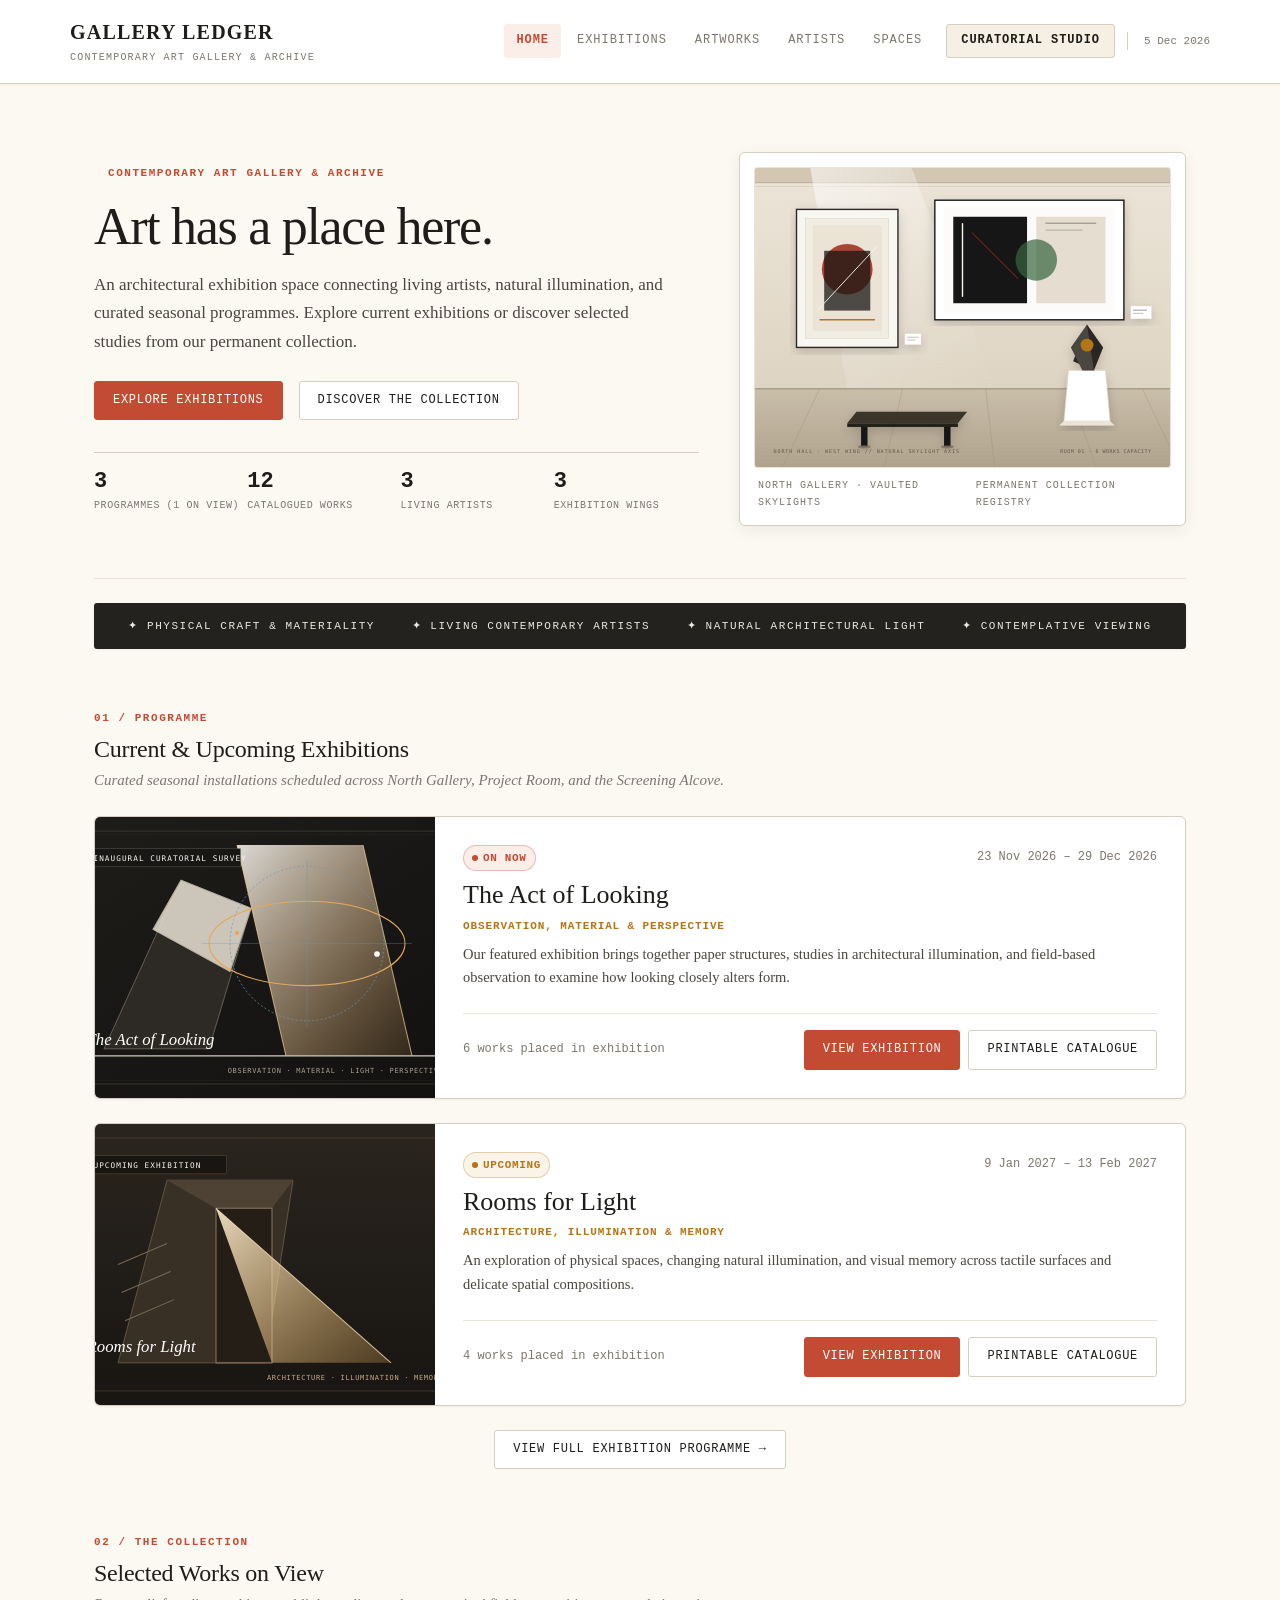
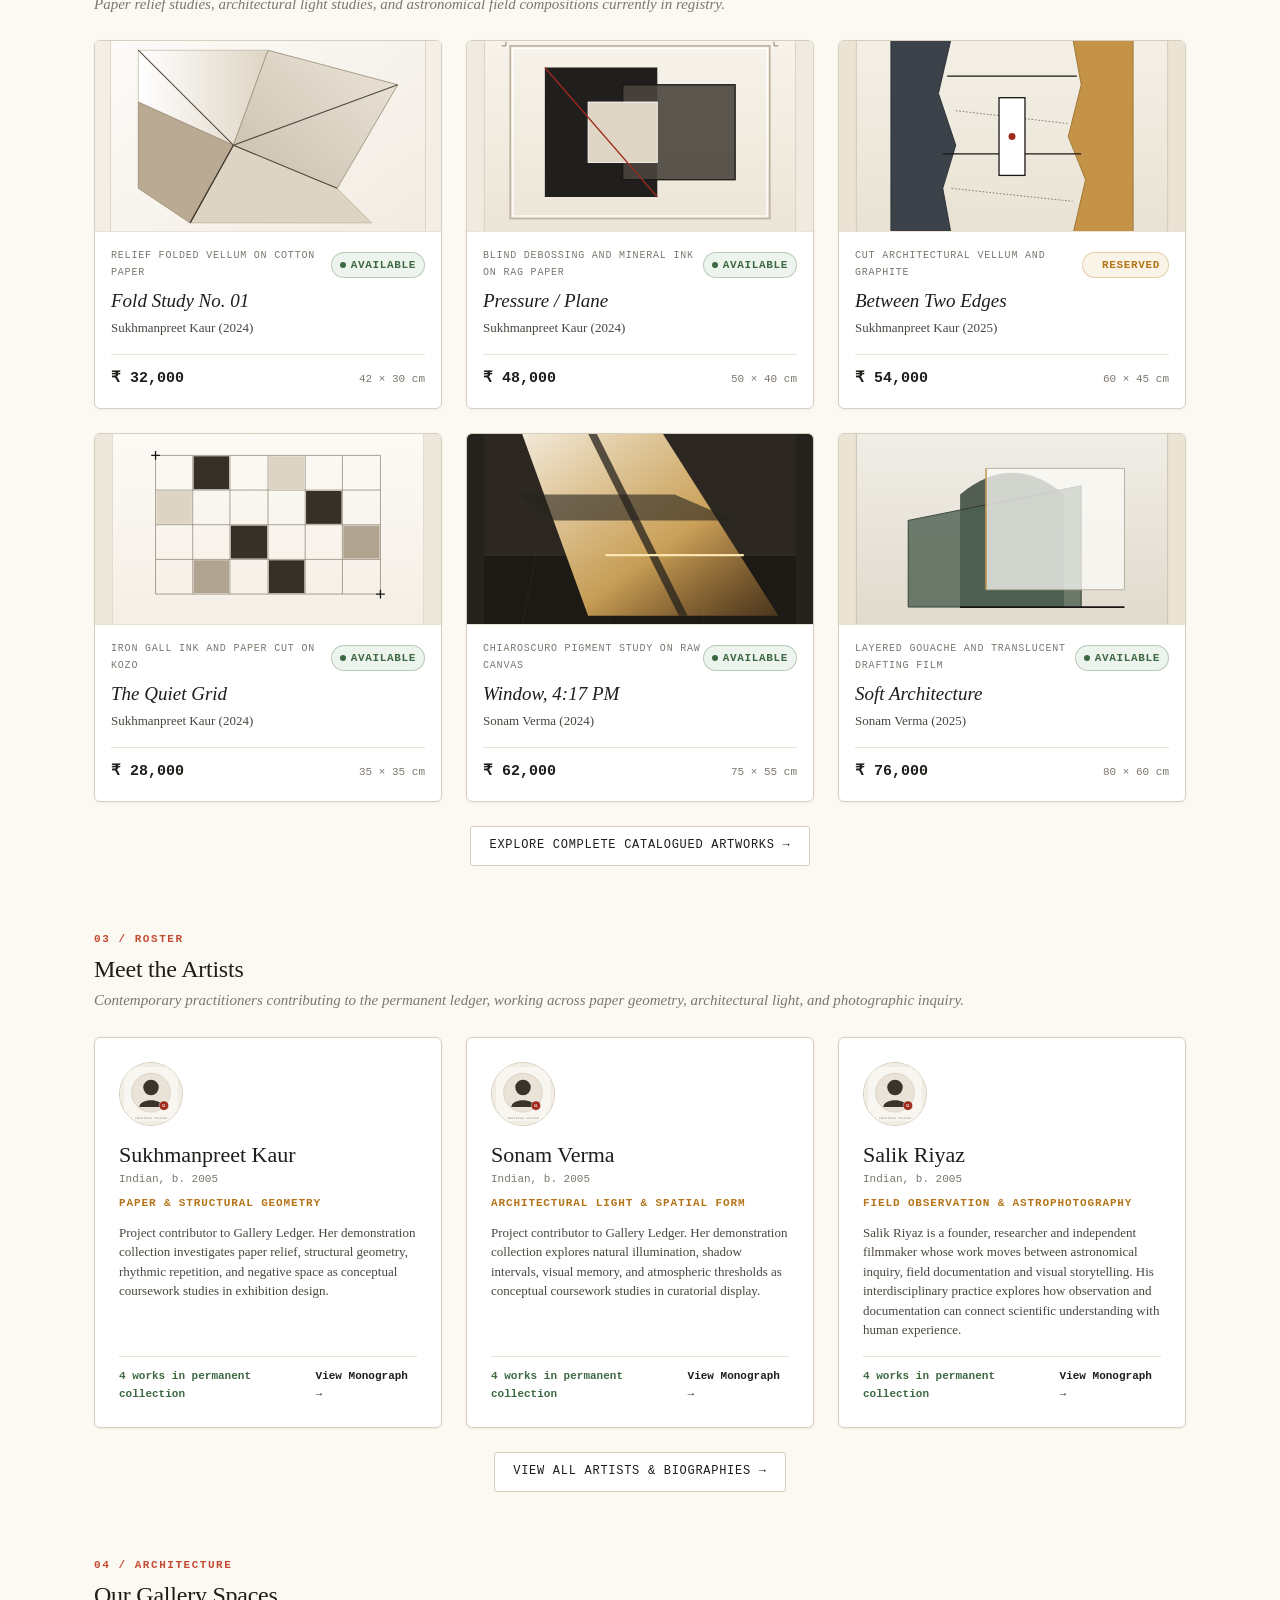
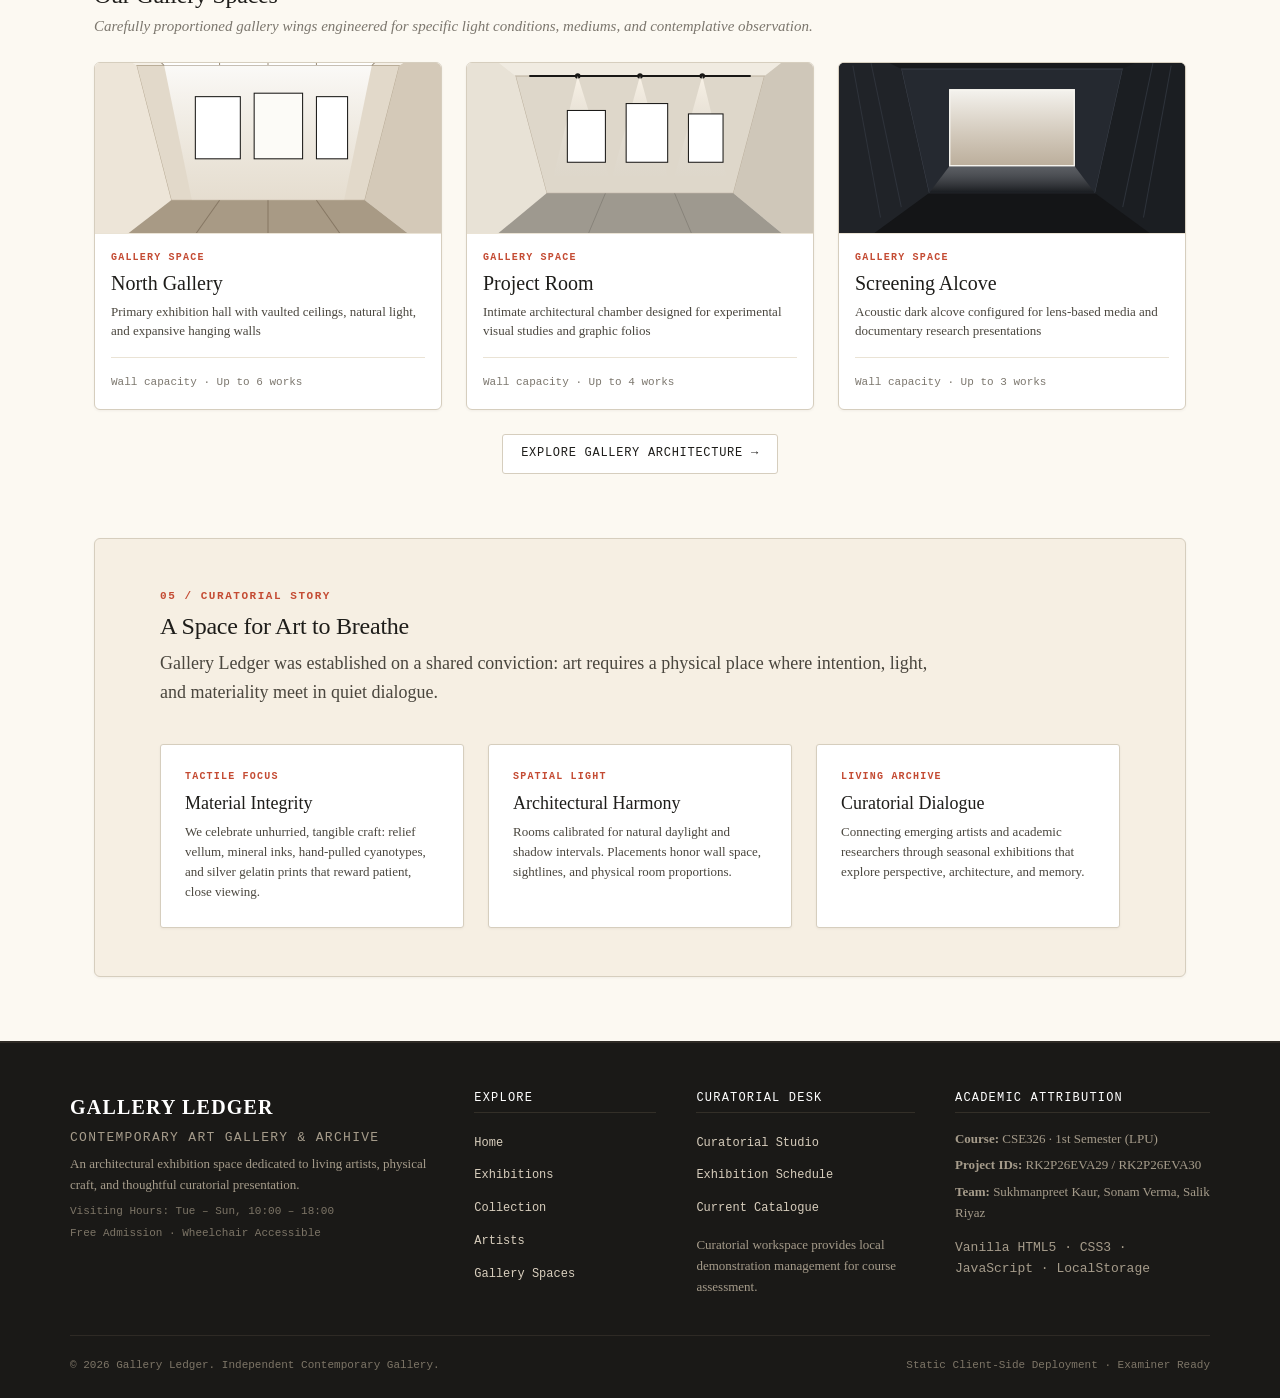
==== commit 6ec8f207: "upgrading" ====
--- a/index.html
+++ b/index.html
@@ -3,7 +3,7 @@
 <head>
   <meta charset="UTF-8">
   <meta name="viewport" content="width=device-width, initial-scale=1.0">
-  <title>Gallery Ledger - Contemporary Art Exhibition Platform</title>
+  <title>Gallery Ledger — Contemporary Art Gallery &amp; Archive</title>
   <link rel="stylesheet" href="css/style.css">
 </head>
 <body>
@@ -11,151 +11,142 @@
     <nav id="nav"></nav>
   </header>
 
-  <main class="animate-in">
-    <!-- Editorial Hero Section -->
+  <main class="home-main">
+    <!-- Welcoming Editorial Hero -->
     <section class="home-hero">
       <div class="hero-content">
-        <div class="hero-badge"><span class="badge-dot"></span> SEASON 2026/2027 · CONTEMPORARY ARCHIVE</div>
-        <h1 class="hero-title">Where art finds its place.</h1>
+        <div class="hero-eyebrow"><span class="badge-dot"></span> Contemporary Art Gallery &amp; Archive</div>
+        <h1 class="hero-title">Art has a place here.</h1>
         <p class="hero-lede">
-          An architectural exhibition platform connecting living artists, physical gallery spaces, and curated collections. Explore current exhibitions or enter the curatorial office to coordinate spaces and placements.
+          An architectural exhibition space connecting living artists, natural illumination, and curated seasonal programmes. Explore current exhibitions or discover selected studies from our permanent collection.
         </p>
         <div class="hero-actions">
-          <a href="#featured-exhibitions" class="btn">Explore Exhibitions</a>
-          <a href="dashboard.html" class="btn btn-secondary">Manage Collection</a>
+          <a href="#featured-exhibitions" class="btn btn-primary">Explore Exhibitions</a>
+          <a href="#featured-artworks" class="btn btn-warm-outline">Discover the Collection</a>
         </div>
         <div id="hero-ticker" class="hero-ticker"></div>
       </div>
       <div class="hero-visual-frame">
-        <img src="img/hero-gallery.svg" alt="North Hall gallery view with skylight and framed works" class="hero-img">
+        <img src="img/hero-gallery.svg" alt="North Gallery interior with natural skylight and framed works" class="hero-img">
         <div class="hero-visual-caption">
-          <span>NORTH HALL · WEST WING</span>
-          <span>PERMANENT COLLECTION REGISTRY</span>
+          <span>North Gallery &middot; Vaulted Skylights</span>
+          <span>Permanent Collection Registry</span>
         </div>
       </div>
     </section>
 
     <!-- Curatorial Statement Ribbon -->
     <div class="curatorial-ribbon">
-      <span>✦ PHYSICAL ARCHIVES</span>
-      <span>✦ REGISTERED EDITIONS</span>
-      <span>✦ MONUMENTAL INSTALLATIONS</span>
-      <span>✦ CURATORIAL INTEGRITY</span>
+      <span>✦ Physical Craft &amp; Materiality</span>
+      <span>✦ Living Contemporary Artists</span>
+      <span>✦ Natural Architectural Light</span>
+      <span>✦ Contemplative Viewing</span>
     </div>
 
-    <!-- Empty Registry Notice (shown only if store is unpopulated) -->
+    <!-- Empty Archive Notice (shown only if store is unpopulated) -->
     <div id="home-empty-notice" class="empty-curatorial" hidden>
       <h3>Archive Registry Empty</h3>
-      <p>No gallery records are currently loaded in local storage. Open the workspace to populate demonstration exhibitions or register an artist.</p>
+      <p>No gallery records are currently loaded in local storage. Open the Curatorial Studio to populate demonstration exhibitions.</p>
       <div class="section-cta-row">
-        <a href="dashboard.html" class="btn">Open Curatorial Workspace</a>
+        <a href="dashboard.html" class="btn btn-primary">Open Curatorial Studio</a>
       </div>
     </div>
 
     <!-- 01 / Featured Exhibitions -->
-    <section class="home-section" id="featured-exhibitions">
+    <section class="home-section reveal-on-scroll" id="featured-exhibitions">
       <div class="section-header">
-        <div class="section-tag">01 / PROGRAMME</div>
+        <div class="section-tag">01 / Programme</div>
         <h2>Current &amp; Upcoming Exhibitions</h2>
         <p class="section-desc">Curated seasonal installations scheduled across North Gallery, Project Room, and the Screening Alcove.</p>
       </div>
       <div id="home-exhibitions-container" class="home-exhibitions-grid"></div>
       <div class="section-cta-row">
-        <a href="exhibitions.html" class="btn btn-secondary">View Exhibition Calendar &rarr;</a>
+        <a href="exhibitions.html" class="btn btn-warm-outline">View Full Exhibition Programme &rarr;</a>
       </div>
     </section>
 
     <!-- 02 / Curated Artworks -->
-    <section class="home-section" id="featured-artworks">
+    <section class="home-section reveal-on-scroll" id="featured-artworks">
       <div class="section-header">
-        <div class="section-tag">02 / THE COLLECTION</div>
+        <div class="section-tag">02 / The Collection</div>
         <h2>Selected Works on View</h2>
         <p class="section-desc">Paper relief studies, architectural light studies, and astronomical field compositions currently in registry.</p>
       </div>
       <div id="home-artworks-container" class="home-artworks-grid"></div>
       <div class="section-cta-row">
-        <a href="artworks.html" class="btn btn-secondary">Explore Complete Catalogued Artworks &rarr;</a>
+        <a href="artworks.html" class="btn btn-warm-outline">Explore Complete Catalogued Artworks &rarr;</a>
       </div>
     </section>
 
-    <!-- 03 / Living Artists -->
-    <section class="home-section" id="featured-artists">
+    <!-- 03 / Meet the Artists -->
+    <section class="home-section reveal-on-scroll" id="featured-artists">
       <div class="section-header">
-        <div class="section-tag">03 / ROSTER</div>
-        <h2>Living Artists</h2>
-        <p class="section-desc">Printmakers, sculptors, and painters contributing to the gallery permanent ledger.</p>
+        <div class="section-tag">03 / Roster</div>
+        <h2>Meet the Artists</h2>
+        <p class="section-desc">Contemporary practitioners contributing to the permanent ledger, working across paper geometry, architectural light, and photographic inquiry.</p>
       </div>
       <div id="home-artists-container" class="home-artists-grid"></div>
       <div class="section-cta-row">
-        <a href="artists.html" class="btn btn-secondary">View All Artists &amp; Biographies &rarr;</a>
+        <a href="artists.html" class="btn btn-warm-outline">View All Artists &amp; Biographies &rarr;</a>
       </div>
     </section>
 
-    <!-- 04 / Architectural Spaces -->
-    <section class="home-section" id="featured-spaces">
+    <!-- 04 / Architectural Gallery Spaces -->
+    <section class="home-section reveal-on-scroll" id="featured-spaces">
       <div class="section-header">
-        <div class="section-tag">04 / ARCHITECTURE</div>
-        <h2>Gallery Spaces &amp; Capacities</h2>
-        <p class="section-desc">Carefully proportioned gallery wings engineered for specific light conditions and mediums.</p>
+        <div class="section-tag">04 / Architecture</div>
+        <h2>Our Gallery Spaces</h2>
+        <p class="section-desc">Carefully proportioned gallery wings engineered for specific light conditions, mediums, and contemplative observation.</p>
       </div>
       <div id="home-spaces-container" class="home-spaces-grid"></div>
       <div class="section-cta-row">
-        <a href="spaces.html" class="btn btn-secondary">Manage Gallery Spaces &rarr;</a>
+        <a href="spaces.html" class="btn btn-warm-outline">Explore Gallery Architecture &rarr;</a>
       </div>
     </section>
 
-    <!-- 05 / Methodology -->
-    <section class="home-section home-workflow-section">
-      <div class="section-header">
-        <div class="section-tag">05 / METHODOLOGY</div>
-        <h2>How Gallery Management Works</h2>
-        <p class="section-desc">A five-stage curatorial lifecycle connecting artist registration, artwork assignment, and publication.</p>
-      </div>
-      <div class="workflow-grid">
-        <div class="workflow-card">
-          <div class="workflow-step">STAGE 01</div>
-          <h3 class="workflow-title">Register Artists</h3>
-          <p class="workflow-text">Establish biographical records, artistic mediums, nationalities, and historical styles.</p>
+    <!-- 05 / The Gallery Story -->
+    <section class="home-section story-section reveal-on-scroll" id="gallery-story">
+      <div class="story-container">
+        <div class="story-header">
+          <div class="section-tag">05 / Curatorial Story</div>
+          <h2>A Space for Art to Breathe</h2>
+          <p class="story-lead">Gallery Ledger was established on a shared conviction: art requires a physical place where intention, light, and materiality meet in quiet dialogue.</p>
         </div>
-        <div class="workflow-card">
-          <div class="workflow-step">STAGE 02</div>
-          <h3 class="workflow-title">Catalogue Artworks</h3>
-          <p class="workflow-text">Record physical dimensions, medium, Indian Rupee valuation, and commercial availability.</p>
+        <div class="story-pillars">
+          <div class="story-pillar">
+            <div class="story-pillar-tag">Tactile Focus</div>
+            <h3>Material Integrity</h3>
+            <p>We celebrate unhurried, tangible craft: relief vellum, mineral inks, hand-pulled cyanotypes, and silver gelatin prints that reward patient, close viewing.</p>
+          </div>
+          <div class="story-pillar">
+            <div class="story-pillar-tag">Spatial Light</div>
+            <h3>Architectural Harmony</h3>
+            <p>Rooms calibrated for natural daylight and shadow intervals. Placements honor wall space, sightlines, and physical room proportions.</p>
+          </div>
+          <div class="story-pillar">
+            <div class="story-pillar-tag">Living Archive</div>
+            <h3>Curatorial Dialogue</h3>
+            <p>Connecting emerging artists and academic researchers through seasonal exhibitions that explore perspective, architecture, and memory.</p>
+          </div>
         </div>
-        <div class="workflow-card">
-          <div class="workflow-step">STAGE 03</div>
-          <h3 class="workflow-title">Create Exhibitions</h3>
-          <p class="workflow-text">Schedule curated themes and calendar periods with strict overlap conflict detection.</p>
-        </div>
-        <div class="workflow-card">
-          <div class="workflow-step">STAGE 04</div>
-          <h3 class="workflow-title">Allocate Spaces</h3>
-          <p class="workflow-text">Assign pieces to rooms with automatic capacity limits and double-booking verification.</p>
-        </div>
-        <div class="workflow-card">
-          <div class="workflow-step">STAGE 05</div>
-          <h3 class="workflow-title">Publish Catalogue</h3>
-          <p class="workflow-text">Generate printable wall placards, running sequence numbers, and collector summaries.</p>
-        </div>
-      </div>
-      <div class="section-cta-row">
-        <a href="dashboard.html" class="btn">Enter Curatorial Workspace &rarr;</a>
       </div>
     </section>
   </main>
 
-  <!-- Multi-column Curatorial Footer -->
+  <!-- Multi-column Gallery Footer -->
   <footer class="site-footer">
     <div class="footer-inner">
-      <div class="footer-col">
+      <div class="footer-col footer-brand-col">
         <span class="brand">GALLERY LEDGER</span>
-        <p class="footer-tagline">Contemporary Art Archive &amp; Exhibition Registry</p>
-        <p class="footer-about">
-          A curatorial platform designed for physical exhibition scheduling, room allocations, artwork assignment, and collection cataloguing. Runs entirely client-side without third-party dependencies.
-        </p>
+        <p class="footer-tagline">Contemporary Art Gallery &amp; Archive</p>
+        <p class="footer-about">An architectural exhibition space dedicated to living artists, physical craft, and thoughtful curatorial presentation.</p>
+        <div class="footer-meta-note">
+          <span>Visiting Hours: Tue &ndash; Sun, 10:00 &ndash; 18:00</span>
+          <span>Free Admission &middot; Wheelchair Accessible</span>
+        </div>
       </div>
       <div class="footer-col">
-        <h4>The Gallery</h4>
+        <h4>Explore</h4>
         <ul>
           <li><a href="index.html">Home</a></li>
           <li><a href="exhibitions.html">Exhibitions</a></li>
@@ -165,26 +156,25 @@
         </ul>
       </div>
       <div class="footer-col">
-        <h4>Workspace</h4>
+        <h4>Curatorial Desk</h4>
         <ul>
-          <li><a href="dashboard.html">Curatorial Overview</a></li>
-          <li><a href="artists.html">Register Artist</a></li>
-          <li><a href="artworks.html">Catalogue Artwork</a></li>
-          <li><a href="spaces.html">Manage Spaces</a></li>
-          <li><a href="exhibitions.html">Schedule Exhibition</a></li>
+          <li><a href="dashboard.html">Curatorial Studio</a></li>
+          <li><a href="exhibitions.html">Exhibition Schedule</a></li>
+          <li><a href="catalogue.html?id=7">Current Catalogue</a></li>
         </ul>
+        <p class="footer-subtext">Curatorial workspace provides local demonstration management for course assessment.</p>
       </div>
       <div class="footer-col">
         <h4>Academic Attribution</h4>
-        <p><strong>Course:</strong> CSE326 (1st Semester, LPU)</p>
+        <p><strong>Course:</strong> CSE326 &middot; 1st Semester (LPU)</p>
         <p><strong>Project IDs:</strong> RK2P26EVA29 / RK2P26EVA30</p>
         <p><strong>Team:</strong> Sukhmanpreet Kaur, Sonam Verma, Salik Riyaz</p>
-        <p class="footer-built">Vanilla HTML5 · CSS3 · Pure JavaScript · LocalStorage</p>
+        <p class="footer-built">Vanilla HTML5 &middot; CSS3 &middot; JavaScript &middot; LocalStorage</p>
       </div>
     </div>
     <div class="footer-bottom">
-      <span>&copy; 2026 Gallery Ledger. Curatorial Archival System.</span>
-      <span>Completely Offline &amp; Examiner Ready</span>
+      <span>&copy; 2026 Gallery Ledger. Independent Contemporary Gallery.</span>
+      <span>Static Client-Side Deployment &middot; Examiner Ready</span>
     </div>
   </footer>
 
--- a/css/style.css
+++ b/css/style.css
@@ -1,166 +1,228 @@
-/* Gallery Ledger Design System - Curatorial Editorial Aesthetic */
+/* Gallery Ledger Design System — Warm Contemporary Gallery Aesthetic */
 :root {
-  --bg-vellum: #f8f6f0; --bg-surface: #ffffff; --bg-surface-warm: #f2eee5; --bg-inset: #eae4d8;
-  --ink-primary: #181715; --ink-secondary: #4a4740; --ink-muted: #787367;
-  --border-light: #e6e0d2; --border-medium: #d4ccbd; --border-strong: #2a2825;
-  --accent-vermilion: #9e2a1b; --accent-vermilion-subtle: #fcf1ef;
-  --accent-ochre: #b37418; --accent-ochre-subtle: #faf4e8;
-  --accent-sage: #386641; --accent-sage-subtle: #edf4ee;
-  --accent-slate: #5c6773; --accent-slate-subtle: #f0f2f4;
-  --paper: var(--bg-vellum); --ink: var(--ink-primary); --muted: var(--ink-muted); --line: var(--border-medium); --accent: var(--accent-vermilion);
+  --bg-vellum: #fcf9f2;
+  --bg-surface: #ffffff;
+  --bg-surface-warm: #f6efe3;
+  --bg-inset: #ede5d5;
+  --ink-primary: #1e1d1a;
+  --ink-secondary: #4a463e;
+  --ink-muted: #7c776e;
+  --border-light: #eae3d5;
+  --border-medium: #d6cebe;
+  --border-strong: #2c2824;
+  --accent-terracotta: #c44b33;
+  --accent-terracotta-subtle: #fbeee9;
+  --accent-terracotta-hover: #a83822;
+  --accent-vermilion: var(--accent-terracotta);
+  --accent-vermilion-subtle: var(--accent-terracotta-subtle);
+  --accent-ochre: #b57418;
+  --accent-ochre-subtle: #faf4e8;
+  --accent-sage: #3d6842;
+  --accent-sage-subtle: #edf4ee;
+  --accent-slate: #5d6773;
+  --accent-slate-subtle: #f0f2f4;
+  --paper: var(--bg-vellum);
+  --ink: var(--ink-primary);
+  --muted: var(--ink-muted);
+  --line: var(--border-medium);
+  --accent: var(--accent-terracotta);
   --font-serif: "Playfair Display", "Didot", "Georgia", serif;
   --font-reading: "Charter", "Palatino", "Georgia", serif;
   --font-mono: ui-monospace, "Cascadia Code", "Menlo", monospace;
-  --shadow-sm: 0 1px 3px rgba(24, 23, 21, 0.05);
-  --shadow-md: 0 4px 16px rgba(24, 23, 21, 0.07);
-  --shadow-hover: 0 8px 24px rgba(24, 23, 21, 0.1);
-  --radius-sm: 3px; --radius-md: 6px; --radius-pill: 999px;
+  --shadow-sm: 0 1px 3px rgba(30, 29, 26, 0.05);
+  --shadow-md: 0 4px 16px rgba(30, 29, 26, 0.07);
+  --shadow-hover: 0 8px 26px rgba(30, 29, 26, 0.11);
+  --radius-sm: 3px;
+  --radius-md: 6px;
+  --radius-pill: 999px;
   --ease: cubic-bezier(0.16, 1, 0.3, 1);
   --sp-1: 4px; --sp-2: 8px; --sp-3: 16px; --sp-4: 24px; --sp-5: 40px;
 }
+
 * { box-sizing: border-box; margin: 0; padding: 0; }
-body { background: var(--bg-vellum); color: var(--ink-secondary); font-family: var(--font-reading); font-size: 15px; line-height: 1.6; }
+body { background: var(--bg-vellum); color: var(--ink-secondary); font-family: var(--font-reading); font-size: 15px; line-height: 1.65; -webkit-font-smoothing: antialiased; }
 h1, h2, h3, h4 { font-family: var(--font-serif); font-weight: normal; color: var(--ink-primary); line-height: 1.25; }
-h1 { font-size: 28px; letter-spacing: -0.01em; margin-bottom: var(--sp-4); }
-h2 { font-size: 22px; margin-bottom: var(--sp-2); }
-h3 { font-size: 17px; }
+h1 { font-size: 32px; letter-spacing: -0.015em; margin-bottom: var(--sp-4); }
+h2 { font-size: 24px; letter-spacing: -0.01em; margin-bottom: var(--sp-2); }
+h3 { font-size: 18px; }
 p { margin-bottom: var(--sp-3); }
 a { color: var(--ink-primary); text-decoration: underline; text-underline-offset: 3px; transition: color 0.15s var(--ease); }
-a:hover { color: var(--accent-vermilion); }
+a:hover { color: var(--accent-terracotta); }
 hr { border: 0; border-top: 1px solid var(--border-light); margin: var(--sp-4) 0; }
 
 /* Header & Masthead Navigation */
 header { background: var(--bg-surface); border-bottom: 1px solid var(--border-medium); padding: var(--sp-3) var(--sp-4); position: sticky; top: 0; z-index: 100; box-shadow: var(--shadow-sm); }
-nav { max-width: 1120px; margin: 0 auto; display: flex; justify-content: space-between; align-items: center; flex-wrap: wrap; gap: var(--sp-2); }
+nav { max-width: 1140px; margin: 0 auto; display: flex; justify-content: space-between; align-items: center; flex-wrap: wrap; gap: var(--sp-2); }
 .brand-block { display: flex; flex-direction: column; text-decoration: none; }
-.brand { font-family: var(--font-serif); font-size: 19px; font-weight: bold; letter-spacing: 0.05em; color: var(--ink-primary); }
-.brand-sub { font-family: var(--font-mono); font-size: 10px; text-transform: uppercase; letter-spacing: 0.1em; color: var(--ink-muted); }
+.brand { font-family: var(--font-serif); font-size: 20px; font-weight: bold; letter-spacing: 0.06em; color: var(--ink-primary); }
+.brand-sub { font-family: var(--font-mono); font-size: 10px; text-transform: uppercase; letter-spacing: 0.12em; color: var(--ink-muted); margin-top: 1px; }
+
+/* Navigation links & mobile toggle */
 .nav-links { display: flex; gap: var(--sp-1); align-items: center; }
-.nav-links a { font-family: var(--font-mono); font-size: 12px; text-transform: uppercase; letter-spacing: 0.08em; text-decoration: none; color: var(--ink-muted); padding: 6px 12px; border-radius: var(--radius-sm); transition: all 0.15s var(--ease); }
+.nav-links a { font-family: var(--font-mono); font-size: 12px; text-transform: uppercase; letter-spacing: 0.08em; text-decoration: none; color: var(--ink-muted); padding: 7px 12px; border-radius: var(--radius-sm); transition: all 0.15s var(--ease); }
 .nav-links a:hover { color: var(--ink-primary); background: var(--bg-surface-warm); }
-.nav-links a.active { color: var(--accent-vermilion); font-weight: bold; background: var(--accent-vermilion-subtle); }
-.nav-workspace-link { font-family: var(--font-mono); font-size: 11px; text-transform: uppercase; letter-spacing: 0.08em; text-decoration: none; color: var(--ink-primary) !important; background: var(--bg-surface-warm); border: 1px solid var(--border-medium); padding: 5px 12px !important; border-radius: var(--radius-sm); font-weight: bold; margin-left: var(--sp-2); transition: all 0.15s var(--ease); }
+.nav-links a.active { color: var(--accent-terracotta); font-weight: bold; background: var(--accent-terracotta-subtle); }
+.nav-workspace-link { font-family: var(--font-mono); font-size: 11px; text-transform: uppercase; letter-spacing: 0.08em; text-decoration: none; color: var(--ink-primary) !important; background: var(--bg-surface-warm); border: 1px solid var(--border-medium); padding: 6px 14px !important; border-radius: var(--radius-sm); font-weight: bold; margin-left: var(--sp-2); transition: all 0.15s var(--ease); }
 .nav-workspace-link:hover { background: var(--ink-primary) !important; color: #ffffff !important; border-color: var(--ink-primary); }
-.nav-workspace-link.active { background: var(--accent-vermilion) !important; color: #ffffff !important; border-color: var(--accent-vermilion); }
+.nav-workspace-link.active { background: var(--accent-terracotta) !important; color: #ffffff !important; border-color: var(--accent-terracotta); }
 .nav-date { font-family: var(--font-mono); font-size: 11px; color: var(--ink-muted); border-left: 1px solid var(--border-medium); padding-left: var(--sp-3); margin-left: var(--sp-2); }
 
+.nav-toggle { display: none; background: transparent; border: 1px solid var(--border-medium); border-radius: var(--radius-sm); padding: 7px 10px; cursor: pointer; flex-direction: column; gap: 4px; }
+.nav-toggle-bar { width: 20px; height: 2px; background: var(--ink-primary); display: block; border-radius: 1px; }
+
 /* Main Layout & Section Containers */
-main { max-width: 1120px; margin: var(--sp-4) auto; padding: 0 var(--sp-4); }
+main { max-width: 1140px; margin: var(--sp-4) auto; padding: 0 var(--sp-4); }
 .page-intro { border-bottom: 1px solid var(--border-medium); padding-bottom: var(--sp-3); margin-bottom: var(--sp-4); }
-.page-subtitle { font-family: var(--font-reading); font-style: italic; font-size: 16px; color: var(--ink-muted); margin-top: -12px; }
+.page-subtitle { font-family: var(--font-reading); font-style: italic; font-size: 16px; color: var(--ink-muted); margin-top: -10px; }
 .split { display: grid; grid-template-columns: 340px 1fr; gap: var(--sp-5); align-items: start; }
 
 /* ========================================================
-   HOMEPAGE: EDITORIAL HERO & PUBLIC SECTIONS
+   ANIMATION SYSTEM: ENTRANCE & SCROLL REVEALS
    ======================================================== */
 
-.home-hero { display: grid; grid-template-columns: 1.15fr 0.85fr; gap: var(--sp-5); align-items: center; padding: var(--sp-4) 0 var(--sp-5); border-bottom: 1px solid var(--border-light); }
+@keyframes heroFadeUp {
+  from { opacity: 0; transform: translateY(18px); }
+  to { opacity: 1; transform: translateY(0); }
+}
+
+.reveal-on-scroll {
+  opacity: 0;
+  transform: translateY(22px);
+  transition: opacity 0.6s var(--ease), transform 0.6s var(--ease);
+}
+.reveal-on-scroll.is-revealed {
+  opacity: 1;
+  transform: translateY(0);
+}
+
+/* ========================================================
+   HOMEPAGE: WARM EDITORIAL HERO & PUBLIC SECTIONS
+   ======================================================== */
+
+.home-hero { display: grid; grid-template-columns: 1.15fr 0.85fr; gap: var(--sp-5); align-items: center; padding: 44px 0 52px; border-bottom: 1px solid var(--border-light); }
 .hero-content { display: flex; flex-direction: column; }
-.hero-badge { display: inline-flex; align-items: center; gap: 6px; font-family: var(--font-mono); font-size: 11px; text-transform: uppercase; letter-spacing: 0.12em; color: var(--accent-vermilion); margin-bottom: var(--sp-3); font-weight: bold; }
-.hero-title { font-family: var(--font-serif); font-size: 46px; line-height: 1.12; letter-spacing: -0.02em; color: var(--ink-primary); margin-bottom: var(--sp-3); }
-.hero-lede { font-size: 16px; line-height: 1.65; color: var(--ink-secondary); margin-bottom: var(--sp-4); }
-.hero-actions { display: flex; gap: var(--sp-3); margin-bottom: var(--sp-4); flex-wrap: wrap; }
-.hero-ticker { display: grid; grid-template-columns: repeat(4, 1fr); gap: var(--sp-2); border-top: 1px solid var(--border-medium); padding-top: var(--sp-3); margin-top: var(--sp-2); }
+.hero-eyebrow { display: inline-flex; align-items: center; gap: 8px; font-family: var(--font-mono); font-size: 11px; text-transform: uppercase; letter-spacing: 0.14em; color: var(--accent-terracotta); margin-bottom: var(--sp-3); font-weight: bold; animation: heroFadeUp 0.6s var(--ease) 0.05s backwards; }
+.hero-title { font-family: var(--font-serif); font-size: 52px; line-height: 1.1; letter-spacing: -0.025em; color: var(--ink-primary); margin-bottom: var(--sp-3); font-weight: 400; animation: heroFadeUp 0.7s var(--ease) 0.15s backwards; }
+.hero-lede { font-family: var(--font-reading); font-size: 17px; line-height: 1.68; color: var(--ink-secondary); margin-bottom: var(--sp-4); max-width: 580px; animation: heroFadeUp 0.7s var(--ease) 0.25s backwards; }
+.hero-actions { display: flex; gap: var(--sp-3); margin-bottom: var(--sp-4); flex-wrap: wrap; animation: heroFadeUp 0.7s var(--ease) 0.35s backwards; }
+.hero-ticker { display: grid; grid-template-columns: repeat(4, 1fr); gap: var(--sp-2); border-top: 1px solid var(--border-medium); padding-top: var(--sp-3); margin-top: var(--sp-2); animation: heroFadeUp 0.7s var(--ease) 0.45s backwards; }
 .ticker-item { display: flex; flex-direction: column; }
-.ticker-num { font-family: var(--font-mono); font-size: 20px; font-weight: bold; color: var(--ink-primary); line-height: 1.2; }
-.ticker-lbl { font-family: var(--font-mono); font-size: 10px; text-transform: uppercase; letter-spacing: 0.05em; color: var(--ink-muted); margin-top: 2px; }
-
-.hero-visual-frame { background: var(--bg-surface); border: 1px solid var(--border-medium); padding: 12px; border-radius: var(--radius-md); box-shadow: var(--shadow-md); position: relative; }
-.hero-img { width: 100%; height: auto; display: block; border-radius: var(--radius-sm); border: 1px solid var(--border-light); }
-.hero-visual-caption { display: flex; justify-content: space-between; font-family: var(--font-mono); font-size: 10px; letter-spacing: 0.08em; text-transform: uppercase; color: var(--ink-muted); margin-top: 8px; padding: 0 4px; }
+.ticker-num { font-family: var(--font-mono); font-size: 22px; font-weight: bold; color: var(--ink-primary); line-height: 1.2; }
+.ticker-lbl { font-family: var(--font-mono); font-size: 10px; text-transform: uppercase; letter-spacing: 0.06em; color: var(--ink-muted); margin-top: 2px; }
+
+.hero-visual-frame { background: var(--bg-surface); border: 1px solid var(--border-medium); padding: 14px; border-radius: var(--radius-md); box-shadow: var(--shadow-md); position: relative; animation: heroFadeUp 0.8s var(--ease) 0.2s backwards; }
+.hero-img { width: 100%; height: auto; display: block; border-radius: var(--radius-sm); border: 1px solid var(--border-light); transition: transform 0.4s var(--ease); }
+.hero-visual-frame:hover .hero-img { transform: scale(1.015); }
+.hero-visual-caption { display: flex; justify-content: space-between; font-family: var(--font-mono); font-size: 10px; letter-spacing: 0.1em; text-transform: uppercase; color: var(--ink-muted); margin-top: 10px; padding: 0 4px; }
 
 /* Curatorial Statement Ribbon */
-.curatorial-ribbon { background: var(--ink-primary); color: var(--bg-vellum); padding: 12px var(--sp-4); font-family: var(--font-mono); font-size: 11px; letter-spacing: 0.14em; text-transform: uppercase; border-radius: var(--radius-sm); display: flex; justify-content: space-around; flex-wrap: wrap; gap: var(--sp-3); margin: var(--sp-4) 0 var(--sp-5); }
-.curatorial-ribbon span { opacity: 0.9; }
+.curatorial-ribbon { background: #24221f; color: var(--bg-vellum); padding: 14px var(--sp-4); font-family: var(--font-mono); font-size: 11px; letter-spacing: 0.14em; text-transform: uppercase; border-radius: var(--radius-sm); display: flex; justify-content: space-around; flex-wrap: wrap; gap: var(--sp-3); margin: var(--sp-4) 0 60px; box-shadow: var(--shadow-sm); }
+.curatorial-ribbon span { opacity: 0.92; }
 
 /* Generic Homepage Section Architecture */
-.home-section { margin-bottom: 56px; }
+.home-section { margin-bottom: 64px; }
 .section-header { margin-bottom: var(--sp-4); }
-.section-tag { font-family: var(--font-mono); font-size: 11px; text-transform: uppercase; letter-spacing: 0.12em; color: var(--accent-vermilion); font-weight: bold; margin-bottom: 4px; }
+.section-tag { font-family: var(--font-mono); font-size: 11px; text-transform: uppercase; letter-spacing: 0.14em; color: var(--accent-terracotta); font-weight: bold; margin-bottom: 6px; }
 .section-desc { font-family: var(--font-reading); font-style: italic; font-size: 15px; color: var(--ink-muted); margin-top: -4px; margin-bottom: 0; }
 .section-cta-row { text-align: center; margin-top: var(--sp-4); }
 
 /* Section 01: Featured Exhibitions */
 .home-exhibitions-grid { display: flex; flex-direction: column; gap: var(--sp-4); }
-.exhibition-card { display: grid; grid-template-columns: 320px 1fr; background: var(--bg-surface); border: 1px solid var(--border-medium); border-radius: var(--radius-md); overflow: hidden; box-shadow: var(--shadow-sm); transition: transform 0.2s var(--ease), box-shadow 0.2s var(--ease); }
-.exhibition-card:hover { transform: translateY(-2px); box-shadow: var(--shadow-hover); }
-.card-media { background: var(--bg-inset); position: relative; }
-.card-media img { width: 100%; height: 100%; object-fit: cover; display: block; min-height: 220px; }
-.card-body { padding: var(--sp-4); display: flex; flex-direction: column; justify-content: space-between; }
+.exhibition-card { display: grid; grid-template-columns: 340px 1fr; background: var(--bg-surface); border: 1px solid var(--border-medium); border-radius: var(--radius-md); overflow: hidden; box-shadow: var(--shadow-sm); transition: transform 0.25s var(--ease), box-shadow 0.25s var(--ease); }
+.exhibition-card:hover { transform: translateY(-3px); box-shadow: var(--shadow-hover); }
+.card-media { background: var(--bg-surface-warm); position: relative; overflow: hidden; }
+.card-media img { width: 100%; height: 100%; object-fit: cover; display: block; min-height: 240px; transition: transform 0.4s var(--ease); }
+.exhibition-card:hover .card-media img { transform: scale(1.025); }
+.card-body { padding: 28px; display: flex; flex-direction: column; justify-content: space-between; }
 .card-meta { display: flex; justify-content: space-between; align-items: center; margin-bottom: var(--sp-2); flex-wrap: wrap; gap: 8px; }
 .card-dates { font-family: var(--font-mono); font-size: 12px; color: var(--ink-muted); }
-.card-title { font-family: var(--font-serif); font-size: 22px; margin-bottom: 4px; }
+.card-title { font-family: var(--font-serif); font-size: 26px; line-height: 1.2; margin-bottom: 6px; }
 .card-title a { text-decoration: none; color: var(--ink-primary); }
-.card-title a:hover { color: var(--accent-vermilion); text-decoration: underline; }
+.card-title a:hover { color: var(--accent-terracotta); text-decoration: underline; }
 .card-theme { font-family: var(--font-mono); font-size: 11px; text-transform: uppercase; letter-spacing: 0.08em; color: var(--accent-ochre); margin-bottom: var(--sp-2); font-weight: bold; }
-.card-desc { font-size: 14px; color: var(--ink-secondary); line-height: 1.5; margin-bottom: var(--sp-3); }
+.card-desc { font-size: 14.5px; color: var(--ink-secondary); line-height: 1.6; margin-bottom: var(--sp-4); }
 .card-foot { display: flex; justify-content: space-between; align-items: center; border-top: 1px solid var(--border-light); padding-top: var(--sp-3); margin-top: auto; flex-wrap: wrap; gap: var(--sp-2); }
 .card-count { font-family: var(--font-mono); font-size: 12px; color: var(--ink-muted); }
 .card-actions { display: flex; gap: var(--sp-2); }
 
 /* Section 02: Curated Artworks Grid */
 .home-artworks-grid { display: grid; grid-template-columns: repeat(3, 1fr); gap: var(--sp-4); }
-.artwork-card { background: var(--bg-surface); border: 1px solid var(--border-medium); border-radius: var(--radius-md); overflow: hidden; box-shadow: var(--shadow-sm); transition: transform 0.2s var(--ease), box-shadow 0.2s var(--ease); display: flex; flex-direction: column; }
-.artwork-card:hover { transform: translateY(-3px); box-shadow: var(--shadow-hover); }
-.art-media { background: var(--bg-surface-warm); border-bottom: 1px solid var(--border-light); }
-.art-media img { width: 100%; height: 180px; object-fit: cover; display: block; }
+.artwork-card { background: var(--bg-surface); border: 1px solid var(--border-medium); border-radius: var(--radius-md); overflow: hidden; box-shadow: var(--shadow-sm); transition: transform 0.25s var(--ease), box-shadow 0.25s var(--ease); display: flex; flex-direction: column; }
+.artwork-card:hover { transform: translateY(-4px); box-shadow: var(--shadow-hover); }
+.art-media { background: var(--bg-surface-warm); border-bottom: 1px solid var(--border-light); overflow: hidden; }
+.art-media img { width: 100%; height: 190px; object-fit: cover; display: block; transition: transform 0.4s var(--ease); }
+.artwork-card:hover .art-media img { transform: scale(1.03); }
 .art-body { padding: var(--sp-3); display: flex; flex-direction: column; flex-grow: 1; }
-.art-top { display: flex; justify-content: space-between; align-items: center; margin-bottom: 6px; }
-.art-medium { font-family: var(--font-mono); font-size: 10px; text-transform: uppercase; letter-spacing: 0.06em; color: var(--ink-muted); }
-.art-title { font-family: var(--font-serif); font-size: 18px; font-style: italic; color: var(--ink-primary); margin-bottom: 2px; }
+.art-top { display: flex; justify-content: space-between; align-items: center; margin-bottom: 8px; }
+.art-medium { font-family: var(--font-mono); font-size: 10px; text-transform: uppercase; letter-spacing: 0.08em; color: var(--ink-muted); }
+.art-title { font-family: var(--font-serif); font-size: 19px; font-style: italic; color: var(--ink-primary); margin-bottom: 4px; line-height: 1.25; }
 .art-artist { font-size: 13px; color: var(--ink-secondary); margin-bottom: var(--sp-3); }
 .art-artist a { text-decoration: none; color: var(--ink-secondary); }
-.art-artist a:hover { color: var(--accent-vermilion); text-decoration: underline; }
-.art-foot { display: flex; justify-content: space-between; align-items: baseline; border-top: 1px solid var(--border-light); padding-top: 10px; margin-top: auto; }
+.art-artist a:hover { color: var(--accent-terracotta); text-decoration: underline; }
+.art-foot { display: flex; justify-content: space-between; align-items: baseline; border-top: 1px solid var(--border-light); padding-top: 12px; margin-top: auto; }
 .art-price { font-family: var(--font-mono); font-size: 15px; font-weight: bold; color: var(--ink-primary); }
 .art-dim { font-family: var(--font-mono); font-size: 11px; color: var(--ink-muted); }
 
-/* Section 03: Living Artists Spotlight */
-.home-artists-grid { display: grid; grid-template-columns: repeat(2, 1fr); gap: var(--sp-4); }
-.artist-card { display: grid; grid-template-columns: 110px 1fr; gap: var(--sp-3); background: var(--bg-surface); border: 1px solid var(--border-medium); border-radius: var(--radius-md); padding: var(--sp-3) var(--sp-4); box-shadow: var(--shadow-sm); align-items: center; transition: transform 0.2s var(--ease); }
-.artist-card:hover { transform: translateY(-2px); box-shadow: var(--shadow-md); }
-.artist-avatar img { width: 100%; border-radius: var(--radius-sm); border: 1px solid var(--border-light); display: block; }
-.artist-info { display: flex; flex-direction: column; }
-.artist-name { font-family: var(--font-serif); font-size: 20px; margin-bottom: 2px; }
+/* Section 03: Meet the Living Artists */
+.home-artists-grid { display: grid; grid-template-columns: repeat(3, 1fr); gap: var(--sp-4); }
+.artist-card { background: var(--bg-surface); border: 1px solid var(--border-medium); border-radius: var(--radius-md); padding: var(--sp-4); box-shadow: var(--shadow-sm); display: flex; flex-direction: column; transition: transform 0.25s var(--ease), box-shadow 0.25s var(--ease); }
+.artist-card:hover { transform: translateY(-3px); box-shadow: var(--shadow-hover); }
+.artist-avatar { width: 64px; height: 64px; border-radius: 50%; background: var(--bg-surface-warm); border: 1px solid var(--border-medium); display: flex; align-items: center; justify-content: center; margin-bottom: var(--sp-3); overflow: hidden; }
+.artist-avatar img { width: 100%; height: 100%; object-fit: cover; }
+.artist-info { display: flex; flex-direction: column; flex-grow: 1; }
+.artist-name { font-family: var(--font-serif); font-size: 22px; margin-bottom: 2px; line-height: 1.2; }
 .artist-name a { text-decoration: none; color: var(--ink-primary); }
-.artist-name a:hover { color: var(--accent-vermilion); text-decoration: underline; }
-.artist-meta { font-family: var(--font-mono); font-size: 11px; color: var(--ink-muted); margin-bottom: 4px; }
-.artist-style { font-family: var(--font-mono); font-size: 11px; text-transform: uppercase; letter-spacing: 0.05em; color: var(--accent-ochre); margin-bottom: 6px; font-weight: bold; }
-.artist-bio { font-size: 13px; color: var(--ink-secondary); line-height: 1.4; margin-bottom: 8px; }
-.artist-count { font-family: var(--font-mono); font-size: 11px; color: var(--accent-sage); font-weight: bold; }
-
-/* Section 04: Architectural Spaces */
+.artist-name a:hover { color: var(--accent-terracotta); text-decoration: underline; }
+.artist-meta { font-family: var(--font-mono); font-size: 11px; color: var(--ink-muted); margin-bottom: 6px; }
+.artist-style { font-family: var(--font-mono); font-size: 11px; text-transform: uppercase; letter-spacing: 0.08em; color: var(--accent-ochre); margin-bottom: 10px; font-weight: bold; }
+.artist-bio { font-size: 13px; color: var(--ink-secondary); line-height: 1.5; margin-bottom: var(--sp-3); flex-grow: 1; }
+.artist-card .artist-foot { display: flex; justify-content: space-between; align-items: center; border-top: 1px solid var(--border-light); padding-top: 10px; margin-top: auto; font-family: var(--font-mono); font-size: 11px; }
+.artist-count { color: var(--accent-sage); font-weight: bold; }
+.artist-link { text-decoration: none; color: var(--ink-primary); font-weight: bold; }
+.artist-link:hover { color: var(--accent-terracotta); text-decoration: underline; }
+
+/* Section 04: Architectural Gallery Spaces */
 .home-spaces-grid { display: grid; grid-template-columns: repeat(3, 1fr); gap: var(--sp-4); }
-.space-card { background: var(--bg-surface); border: 1px solid var(--border-medium); border-radius: var(--radius-md); overflow: hidden; box-shadow: var(--shadow-sm); transition: transform 0.2s var(--ease); }
-.space-card:hover { transform: translateY(-2px); box-shadow: var(--shadow-md); }
-.space-media img { width: 100%; height: 160px; object-fit: cover; display: block; border-bottom: 1px solid var(--border-light); }
-.space-body { padding: var(--sp-3); }
-.space-name { font-family: var(--font-serif); font-size: 18px; margin-bottom: 4px; }
-.space-note { font-size: 13px; color: var(--ink-muted); margin-bottom: var(--sp-3); }
-
-/* Section 05: Methodology Workflow Sequence */
-.home-workflow-section { background: var(--bg-surface-warm); border: 1px solid var(--border-medium); border-radius: var(--radius-md); padding: var(--sp-5) var(--sp-4); }
-.workflow-grid { display: grid; grid-template-columns: repeat(5, 1fr); gap: var(--sp-3); margin: var(--sp-4) 0; }
-.workflow-card { background: var(--bg-surface); border: 1px solid var(--border-medium); border-radius: var(--radius-sm); padding: var(--sp-3); box-shadow: var(--shadow-sm); display: flex; flex-direction: column; }
-.workflow-step { font-family: var(--font-mono); font-size: 11px; color: var(--accent-vermilion); font-weight: bold; margin-bottom: 4px; }
-.workflow-title { font-family: var(--font-serif); font-size: 16px; margin-bottom: 6px; }
-.workflow-text { font-size: 12px; color: var(--ink-secondary); line-height: 1.45; }
+.space-card { background: var(--bg-surface); border: 1px solid var(--border-medium); border-radius: var(--radius-md); overflow: hidden; box-shadow: var(--shadow-sm); transition: transform 0.25s var(--ease), box-shadow 0.25s var(--ease); display: flex; flex-direction: column; }
+.space-card:hover { transform: translateY(-3px); box-shadow: var(--shadow-hover); }
+.space-media { background: var(--bg-surface-warm); border-bottom: 1px solid var(--border-light); overflow: hidden; }
+.space-media img { width: 100%; height: 170px; object-fit: cover; display: block; transition: transform 0.4s var(--ease); }
+.space-card:hover .space-media img { transform: scale(1.025); }
+.space-body { padding: var(--sp-3); display: flex; flex-direction: column; flex-grow: 1; }
+.space-tag { font-family: var(--font-mono); font-size: 10px; text-transform: uppercase; letter-spacing: 0.12em; color: var(--accent-terracotta); font-weight: bold; margin-bottom: 4px; }
+.space-name { font-family: var(--font-serif); font-size: 20px; margin-bottom: 6px; }
+.space-note { font-size: 13px; color: var(--ink-secondary); line-height: 1.5; margin-bottom: var(--sp-3); flex-grow: 1; }
+.space-foot { border-top: 1px solid var(--border-light); padding-top: 10px; margin-top: auto; }
+.space-cap-note { font-family: var(--font-mono); font-size: 11px; color: var(--ink-muted); }
+
+/* Section 05: The Gallery Story */
+.story-section { background: var(--bg-surface-warm); border: 1px solid var(--border-medium); border-radius: var(--radius-md); padding: 48px 40px; box-shadow: var(--shadow-sm); }
+.story-container { max-width: 960px; margin: 0 auto; }
+.story-header { margin-bottom: 36px; text-align: left; }
+.story-lead { font-family: var(--font-reading); font-size: 18px; line-height: 1.65; color: var(--ink-secondary); max-width: 780px; margin-top: 8px; }
+.story-pillars { display: grid; grid-template-columns: repeat(3, 1fr); gap: var(--sp-4); }
+.story-pillar { background: var(--bg-surface); border: 1px solid var(--border-medium); border-radius: var(--radius-sm); padding: 24px; box-shadow: var(--shadow-sm); display: flex; flex-direction: column; }
+.story-pillar-tag { font-family: var(--font-mono); font-size: 10px; text-transform: uppercase; letter-spacing: 0.12em; color: var(--accent-terracotta); font-weight: bold; margin-bottom: 6px; }
+.story-pillar h3 { font-family: var(--font-serif); font-size: 18px; margin-bottom: 8px; }
+.story-pillar p { font-size: 13px; color: var(--ink-secondary); line-height: 1.55; margin-bottom: 0; }
 
 /* Multi-column Website Footer */
-.site-footer { background: #141312; color: #d4ccbd; border-top: 2px solid #2a2825; padding: 48px var(--sp-4) 24px; margin-top: 64px; }
-.footer-inner { max-width: 1120px; margin: 0 auto; display: grid; grid-template-columns: 2fr 1fr 1fr 1.5fr; gap: 40px; }
+.site-footer { background: #1a1917; color: #d8cebd; border-top: 2px solid #2e2a25; padding: 48px var(--sp-4) 24px; margin-top: 64px; }
+.footer-inner { max-width: 1140px; margin: 0 auto; display: grid; grid-template-columns: 2fr 1fr 1.2fr 1.4fr; gap: 40px; }
 .footer-col { display: flex; flex-direction: column; }
 .footer-col .brand { color: #ffffff; font-size: 20px; }
-.footer-tagline { font-family: var(--font-mono); font-size: 11px; text-transform: uppercase; letter-spacing: 0.1em; color: #a09786; margin: 4px 0 12px; }
-.footer-about { font-size: 13px; line-height: 1.6; color: #8e8677; margin-bottom: 0; }
-.footer-col h4 { font-family: var(--font-mono); font-size: 12px; text-transform: uppercase; letter-spacing: 0.1em; color: #ffffff; margin-bottom: 16px; border-bottom: 1px solid #33302b; padding-bottom: 6px; }
-.footer-col p { font-size: 13px; line-height: 1.6; color: #a09786; margin-bottom: 6px; }
+.footer-tagline { font-family: var(--font-mono); font-size: 11px; text-transform: uppercase; letter-spacing: 0.1em; color: #a69c8b; margin: 4px 0 12px; }
+.footer-about { font-size: 13px; line-height: 1.6; color: #948c7c; margin-bottom: 12px; }
+.footer-meta-note { font-family: var(--font-mono); font-size: 11px; color: #7d7567; display: flex; flex-direction: column; gap: 4px; }
+.footer-col h4 { font-family: var(--font-mono); font-size: 12px; text-transform: uppercase; letter-spacing: 0.1em; color: #ffffff; margin-bottom: 16px; border-bottom: 1px solid #332f28; padding-bottom: 6px; }
+.footer-col p { font-size: 13px; line-height: 1.6; color: #a69c8b; margin-bottom: 6px; }
 .footer-col ul { list-style: none; padding: 0; margin: 0; }
 .footer-col li { margin-bottom: 8px; }
-.footer-col a { color: #d4ccbd; font-family: var(--font-mono); font-size: 12px; text-decoration: none; transition: color 0.15s var(--ease); }
+.footer-col a { color: #d8cebd; font-family: var(--font-mono); font-size: 12px; text-decoration: none; transition: color 0.15s var(--ease); }
 .footer-col a:hover { color: #ffffff; text-decoration: underline; }
-.footer-built { font-family: var(--font-mono); font-size: 11px; color: #787367; margin-top: 8px; }
-.footer-bottom { max-width: 1120px; margin: 32px auto 0; padding-top: 20px; border-top: 1px solid #282522; display: flex; justify-content: space-between; font-family: var(--font-mono); font-size: 11px; color: #787367; }
+.footer-subtext { font-size: 11px; color: #7d7567; line-height: 1.4; margin-top: 8px; }
+.footer-built { font-family: var(--font-mono); font-size: 11px; color: #7d7567; margin-top: 8px; }
+.footer-bottom { max-width: 1140px; margin: 32px auto 0; padding-top: 20px; border-top: 1px solid #2e2a25; display: flex; justify-content: space-between; font-family: var(--font-mono); font-size: 11px; color: #7d7567; }
 
 /* ========================================================
    WORKSPACE COMPONENTS & CARDS
@@ -187,26 +249,27 @@
 .meter-sage { background: var(--accent-sage); }
 .meter-ochre { background: var(--accent-ochre); }
 .meter-vermilion { background: var(--accent-vermilion); }
+.meter-terracotta { background: var(--accent-terracotta); }
 
 /* Badges & Pills */
 .badge { display: inline-flex; align-items: center; gap: 5px; font-family: var(--font-mono); font-size: 11px; text-transform: uppercase; letter-spacing: 0.06em; padding: 3px 8px; border-radius: var(--radius-pill); border: 1px solid transparent; font-weight: bold; }
 .badge-dot { width: 6px; height: 6px; border-radius: 50%; display: inline-block; }
-.badge-live { background: var(--accent-vermilion-subtle); color: var(--accent-vermilion); border-color: rgba(158,42,27,0.3); }
+.badge-live { background: var(--accent-vermilion-subtle); color: var(--accent-vermilion); border-color: rgba(196,75,51,0.3); }
 .badge-live .badge-dot { background: var(--accent-vermilion); }
-.badge-upcoming { background: var(--accent-ochre-subtle); color: var(--accent-ochre); border-color: rgba(179,116,24,0.3); }
+.badge-upcoming { background: var(--accent-ochre-subtle); color: var(--accent-ochre); border-color: rgba(181,116,24,0.3); }
 .badge-upcoming .badge-dot { background: var(--accent-ochre); }
-.badge-closed { background: var(--accent-slate-subtle); color: var(--accent-slate); border-color: rgba(92,103,115,0.3); }
+.badge-closed { background: var(--accent-slate-subtle); color: var(--accent-slate); border-color: rgba(93,103,115,0.3); }
 .badge-closed .badge-dot { background: var(--accent-slate); }
-.badge-available { background: var(--accent-sage-subtle); color: var(--accent-sage); border-color: rgba(56,102,65,0.3); }
+.badge-available { background: var(--accent-sage-subtle); color: var(--accent-sage); border-color: rgba(61,104,66,0.3); }
 .badge-available .badge-dot { background: var(--accent-sage); }
-.badge-sold { background: var(--accent-vermilion-subtle); color: var(--accent-vermilion); border-color: rgba(158,42,27,0.3); }
-.badge-reserved { background: var(--accent-ochre-subtle); color: var(--accent-ochre); border-color: rgba(179,116,24,0.3); }
+.badge-sold { background: var(--accent-vermilion-subtle); color: var(--accent-vermilion); border-color: rgba(196,75,51,0.3); }
+.badge-reserved { background: var(--accent-ochre-subtle); color: var(--accent-ochre); border-color: rgba(181,116,24,0.3); }
 
 /* Interactive Buttons */
-button, .btn { font-family: var(--font-mono); font-size: 12px; text-transform: uppercase; letter-spacing: 0.06em; padding: 8px 16px; border-radius: var(--radius-sm); cursor: pointer; border: 1px solid var(--accent-vermilion); background: var(--accent-vermilion); color: #ffffff; text-decoration: none; display: inline-flex; align-items: center; justify-content: center; gap: 6px; transition: all 0.15s var(--ease); font-weight: 500; }
-button:hover, .btn:hover { background: #822215; transform: translateY(-1px); box-shadow: var(--shadow-sm); color: #ffffff; }
-button.secondary, .btn-secondary { background: var(--bg-surface); color: var(--ink-primary); border-color: var(--border-medium); }
-button.secondary:hover, .btn-secondary:hover { background: var(--bg-surface-warm); border-color: var(--ink-secondary); color: var(--ink-primary); }
+button, .btn, .btn-primary { font-family: var(--font-mono); font-size: 12px; text-transform: uppercase; letter-spacing: 0.06em; padding: 9px 18px; border-radius: var(--radius-sm); cursor: pointer; border: 1px solid var(--accent-terracotta); background: var(--accent-terracotta); color: #ffffff; text-decoration: none; display: inline-flex; align-items: center; justify-content: center; gap: 6px; transition: all 0.18s var(--ease); font-weight: 500; }
+button:hover, .btn:hover, .btn-primary:hover { background: var(--accent-terracotta-hover); border-color: var(--accent-terracotta-hover); transform: translateY(-1px); box-shadow: var(--shadow-sm); color: #ffffff; }
+button.secondary, .btn-secondary, .btn-warm-outline { background: var(--bg-surface); color: var(--ink-primary); border: 1px solid var(--border-medium); text-decoration: none; }
+button.secondary:hover, .btn-secondary:hover, .btn-warm-outline:hover { background: var(--bg-surface-warm); border-color: var(--ink-primary); color: var(--ink-primary); transform: translateY(-1px); box-shadow: var(--shadow-sm); }
 button.delete, .btn-delete { background: transparent; color: var(--accent-vermilion); border: 0; padding: 4px 6px; text-decoration: underline; text-underline-offset: 3px; cursor: pointer; }
 button.delete:hover, .btn-delete:hover { background: var(--accent-vermilion-subtle); border-radius: var(--radius-sm); }
 button:focus-visible, .btn:focus-visible { outline: 2px solid var(--ink-primary); outline-offset: 2px; }
@@ -679,6 +742,57 @@
   .studio-upcoming-item { flex-direction: column; align-items: flex-start; }
 }
 
+/* Responsive Layout Adjustments for Homepage & Global Elements */
+@media (max-width: 900px) {
+  .home-hero { grid-template-columns: 1fr; gap: 36px; padding: 28px 0 44px; }
+  .home-artworks-grid { grid-template-columns: repeat(2, 1fr); }
+  .home-artists-grid { grid-template-columns: repeat(2, 1fr); }
+  .home-spaces-grid { grid-template-columns: repeat(2, 1fr); }
+  .story-pillars { grid-template-columns: 1fr; gap: var(--sp-3); }
+  .footer-inner { grid-template-columns: 1fr 1fr; gap: 32px; }
+}
+
+@media (max-width: 768px) {
+  .nav-toggle { display: flex; }
+  .nav-links { display: none; width: 100%; flex-direction: column; align-items: stretch; padding: var(--sp-3) 0 0; gap: 6px; border-top: 1px solid var(--border-light); margin-top: var(--sp-2); }
+  .nav-links.nav-open { display: flex; }
+  .nav-links a { padding: 10px 14px; }
+  .nav-workspace-link { margin-left: 0; text-align: center; }
+  .nav-date { display: none; }
+  .hero-title { font-size: 38px; }
+  .hero-ticker { grid-template-columns: repeat(2, 1fr); }
+  .exhibition-card { grid-template-columns: 1fr; }
+  .card-media img { min-height: 180px; }
+  .home-artworks-grid { grid-template-columns: 1fr; }
+  .home-artists-grid { grid-template-columns: 1fr; }
+  .home-spaces-grid { grid-template-columns: 1fr; }
+  .story-section { padding: 32px 20px; }
+  .footer-inner { grid-template-columns: 1fr; gap: 28px; }
+  .footer-bottom { flex-direction: column; gap: 8px; }
+}
+
+@media (max-width: 480px) {
+  .hero-title { font-size: 32px; }
+  .hero-actions { flex-direction: column; }
+  .hero-actions .btn { width: 100%; text-align: center; }
+  .curatorial-ribbon { flex-direction: column; text-align: center; gap: 8px; }
+}
+
+/* Accessibility: Reduced Motion */
+@media (prefers-reduced-motion: reduce) {
+  *, *::before, *::after {
+    animation-duration: 0.001ms !important;
+    animation-iteration-count: 1 !important;
+    transition-duration: 0.001ms !important;
+  }
+  .reveal-on-scroll { opacity: 1 !important; transform: none !important; }
+  .hero-eyebrow, .hero-title, .hero-lede, .hero-actions, .hero-ticker, .hero-visual-frame {
+    animation: none !important;
+    opacity: 1 !important;
+    transform: none !important;
+  }
+}
+
 @media print {
   header, button, .btn, .row-actions, .no-print, .site-footer { display: none !important; }
   body { background: #ffffff !important; color: #000000 !important; }
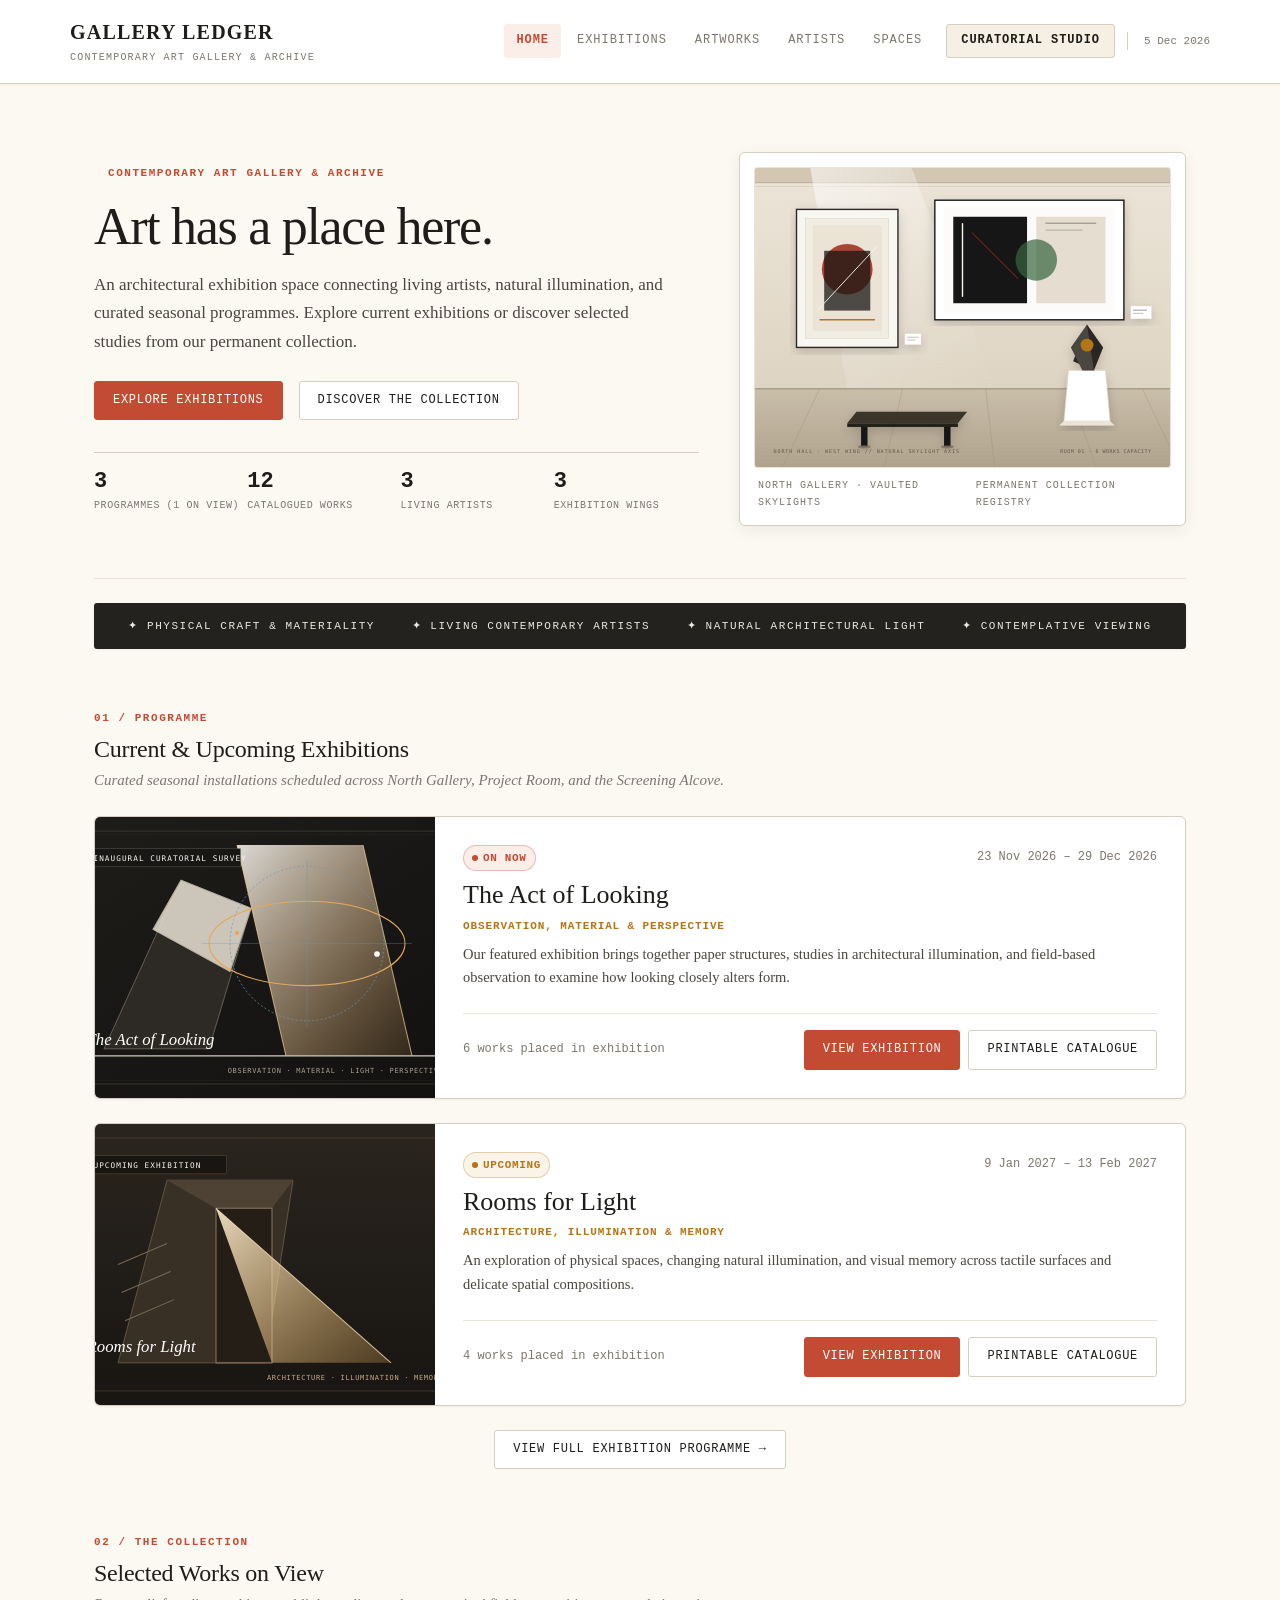
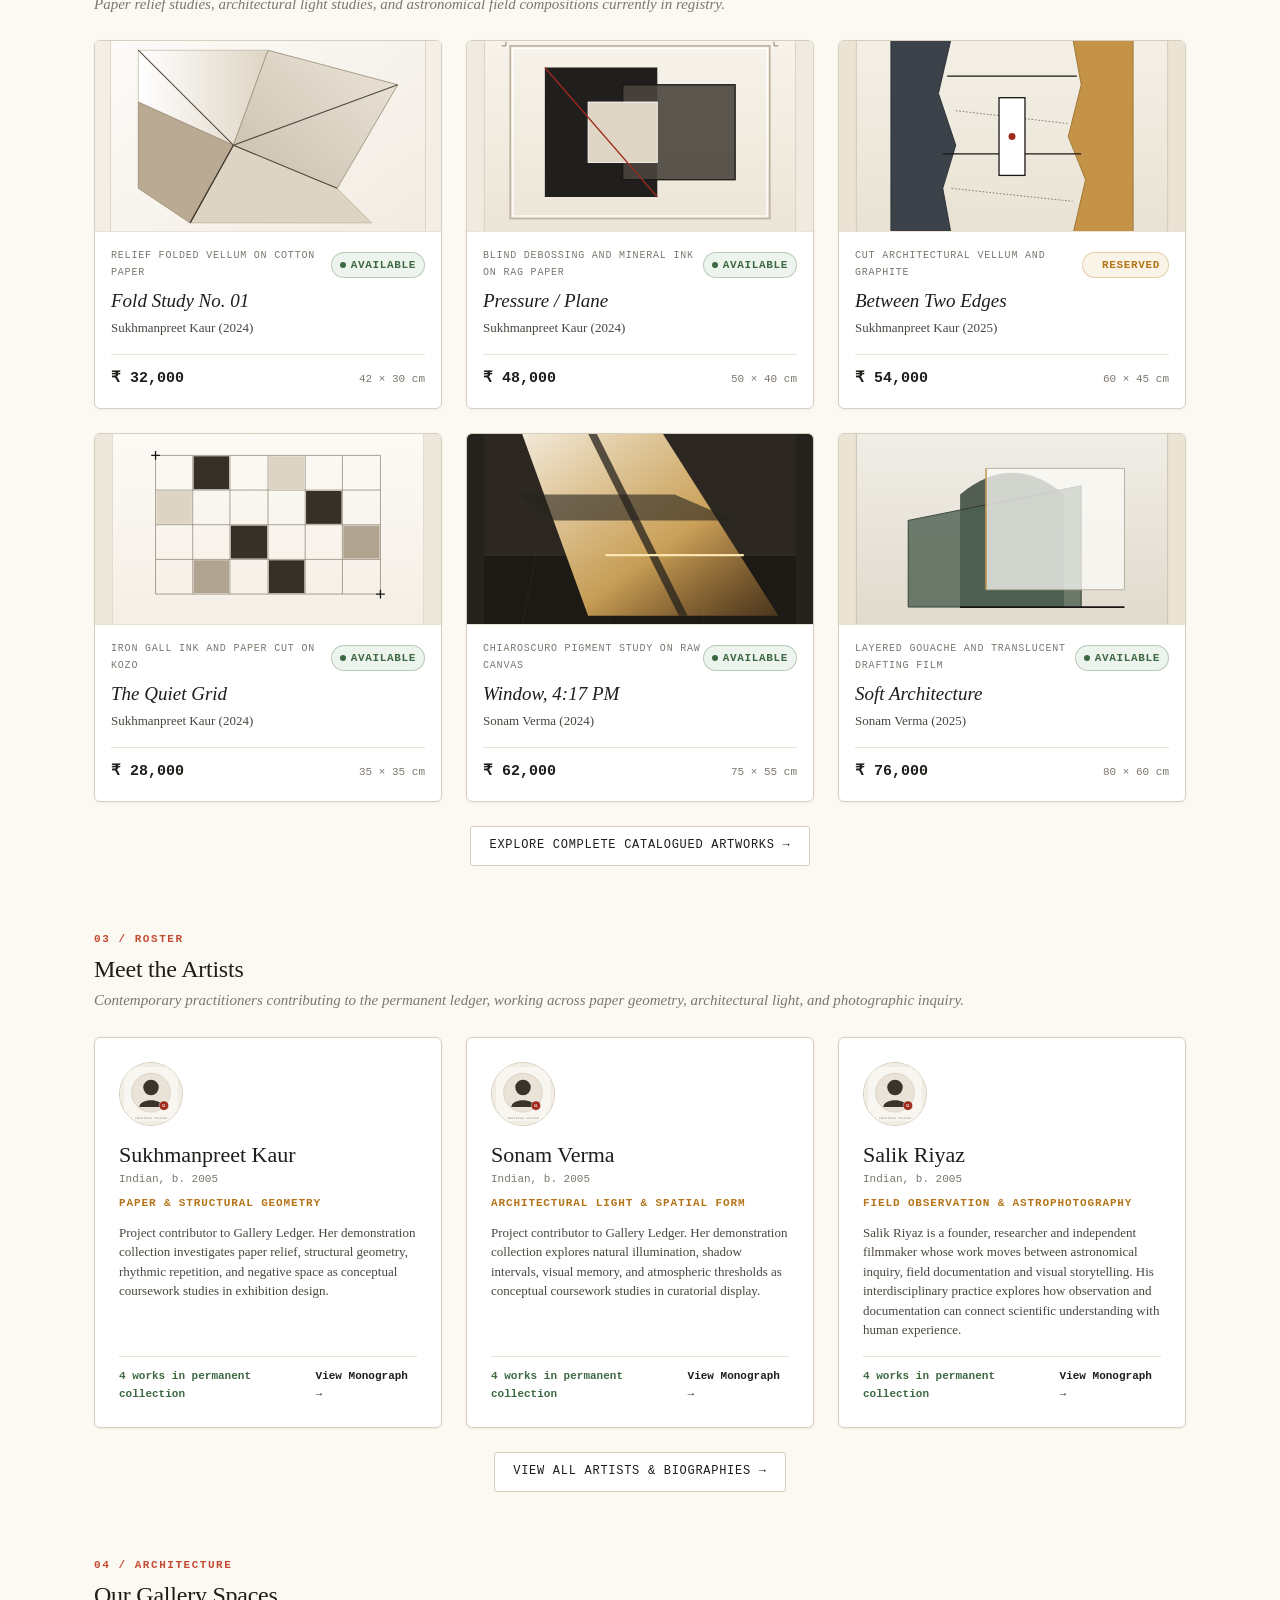
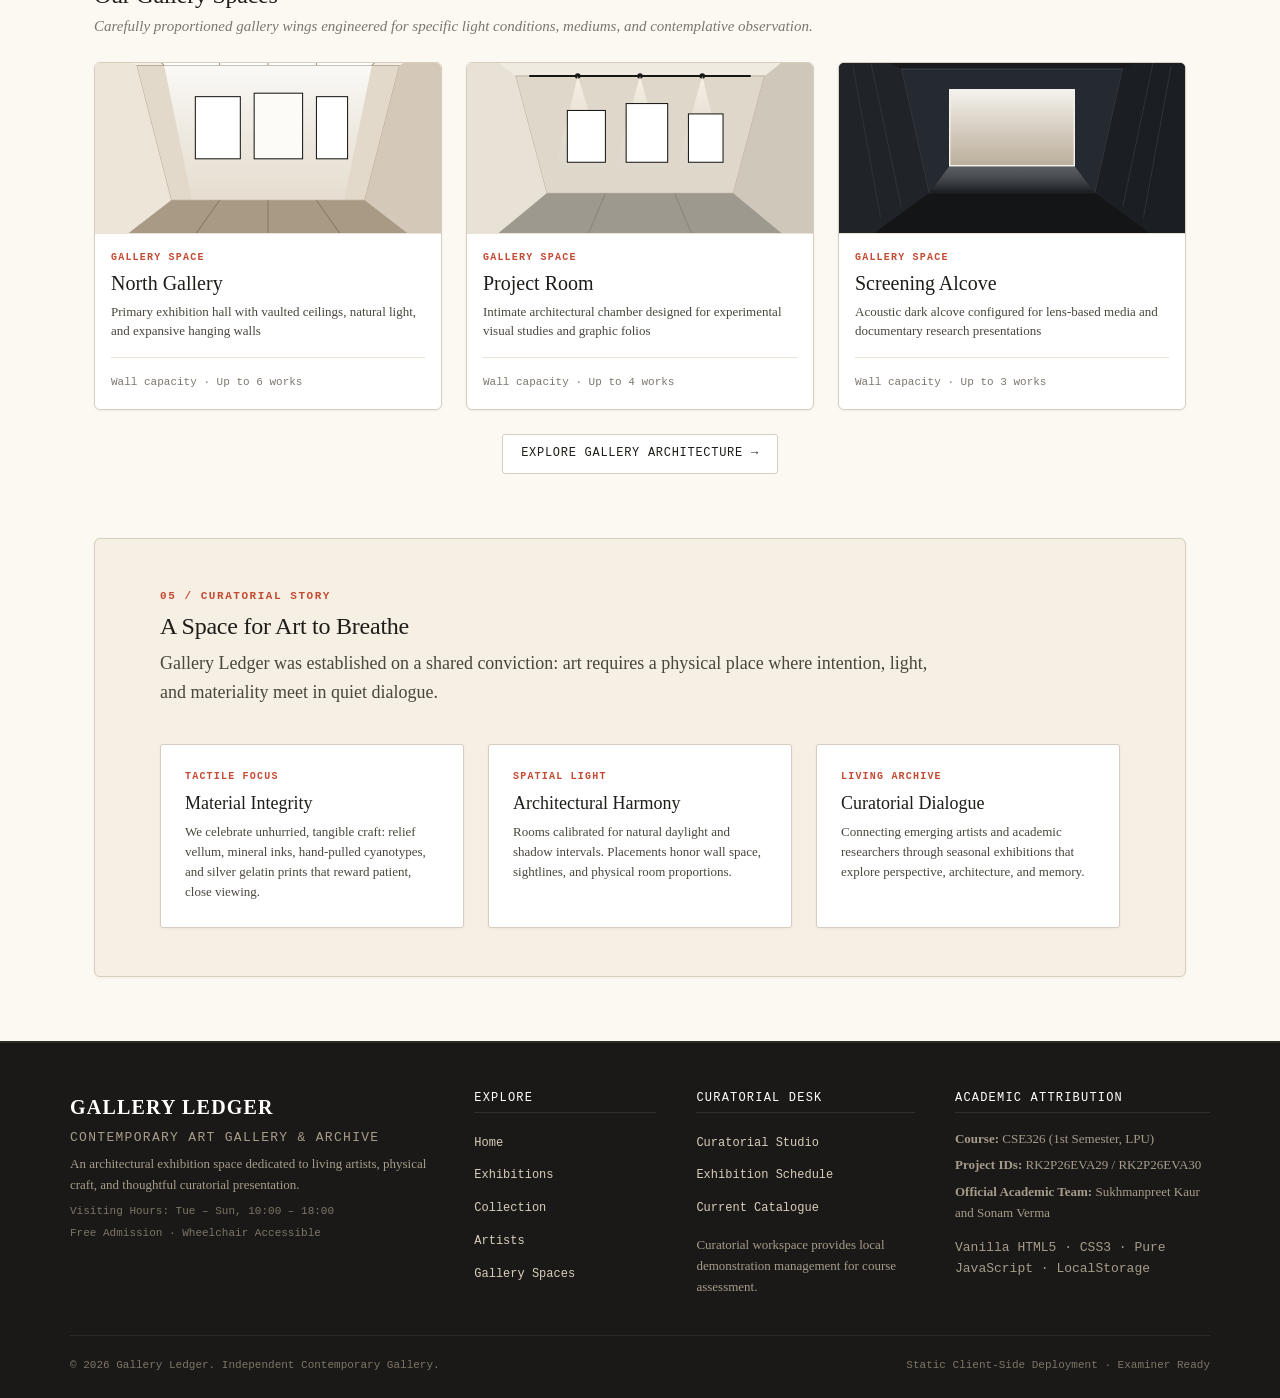
==== commit e3ce3b36: "initial commit" ====
--- a/index.html
+++ b/index.html
@@ -166,10 +166,10 @@
       </div>
       <div class="footer-col">
         <h4>Academic Attribution</h4>
-        <p><strong>Course:</strong> CSE326 &middot; 1st Semester (LPU)</p>
+        <p><strong>Course:</strong> CSE326 (1st Semester, LPU)</p>
         <p><strong>Project IDs:</strong> RK2P26EVA29 / RK2P26EVA30</p>
-        <p><strong>Team:</strong> Sukhmanpreet Kaur, Sonam Verma, Salik Riyaz</p>
-        <p class="footer-built">Vanilla HTML5 &middot; CSS3 &middot; JavaScript &middot; LocalStorage</p>
+        <p><strong>Official Academic Team:</strong> Sukhmanpreet Kaur and Sonam Verma</p>
+        <p class="footer-built">Vanilla HTML5 · CSS3 · Pure JavaScript · LocalStorage</p>
       </div>
     </div>
     <div class="footer-bottom">
